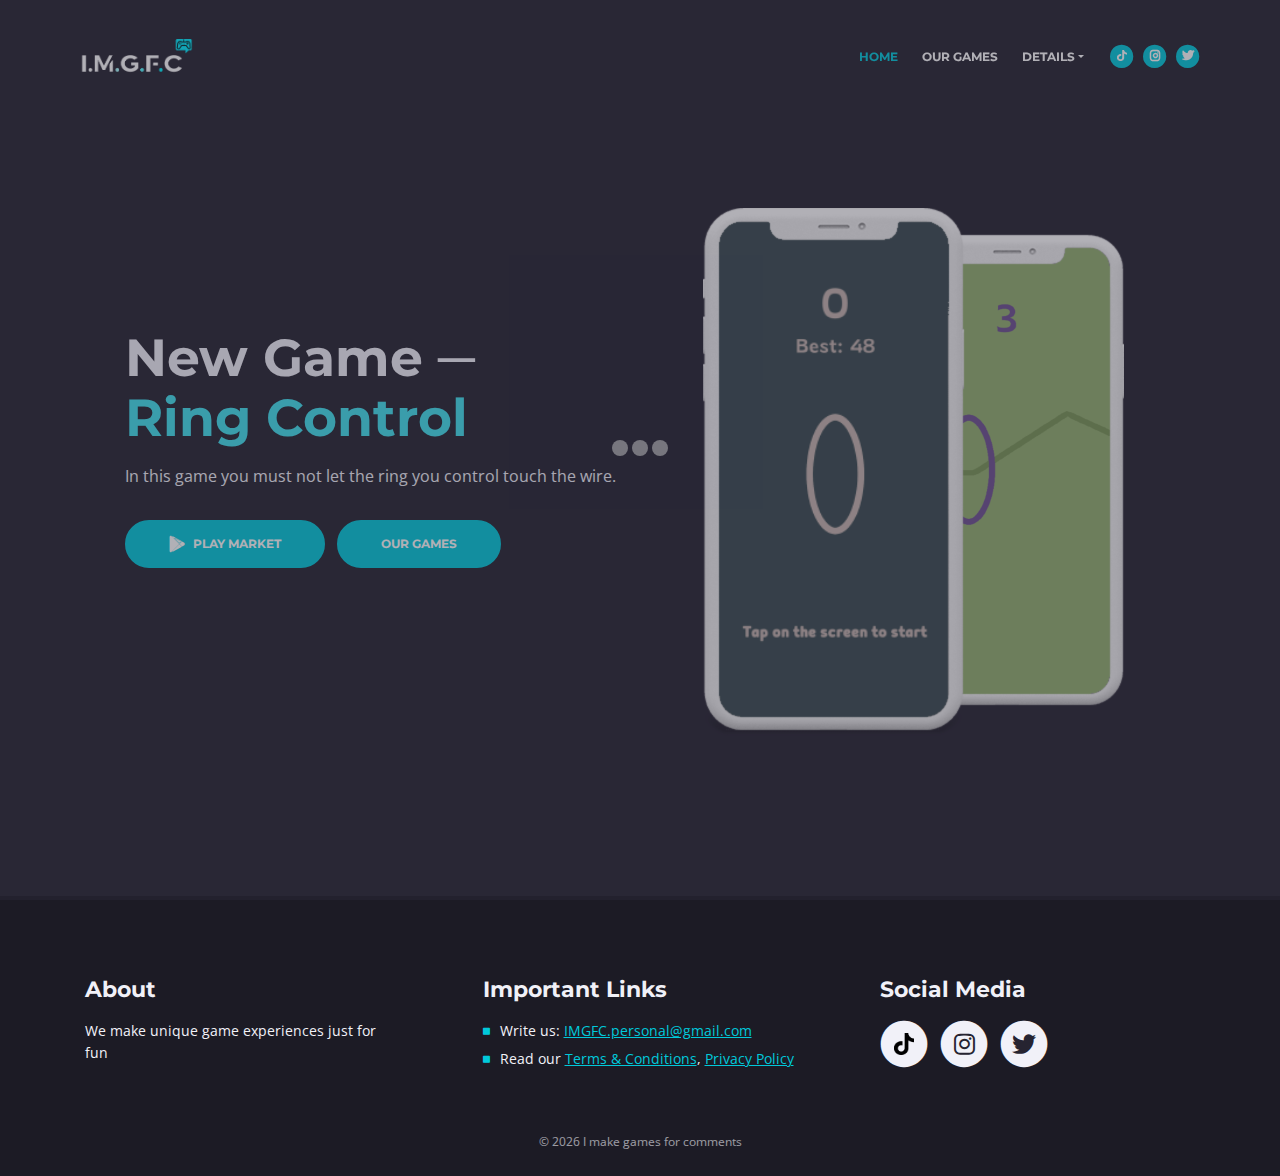
==== index.html @ 78230968 "Add files via upload" ====
<!DOCTYPE html>
<html lang="en">
<head>
    <meta charset="utf-8">
    <meta name="viewport" content="width=device-width, initial-scale=1, shrink-to-fit=no">
    
    <meta name="author" content="I.M.G.F.C">

    <!-- OG Meta Tags to improve the way the post looks when you share the page on LinkedIn, Facebook, Google+ -->
	<meta property="og:site_name" content="" /> <!-- website name -->
	<meta property="og:site" content="" /> <!-- website link -->
	<meta property="og:title" content=""/> <!-- title shown in the actual shared post -->
	<meta property="og:description" content="" /> <!-- description shown in the actual shared post -->
	<meta property="og:image" content="" /> <!-- image link, make sure it's jpg -->
	<meta property="og:url" content="" /> <!-- where do you want your post to link to -->
	<meta property="og:type" content="article" />

    <!-- Website Title -->
    <title>I.M.G.F.C - home</title>
    
    <!-- Styles -->
    <link href="https://fonts.googleapis.com/css?family=Montserrat:400,600,700" rel="stylesheet">
    <link href="https://fonts.googleapis.com/css?family=Open+Sans:400,400i,700,700i" rel="stylesheet">
    <link href="css/bootstrap.css" rel="stylesheet">
    <link href="css/fontawesome-all.css" rel="stylesheet">
    <link href="css/swiper.css" rel="stylesheet">
	<link href="css/magnific-popup.css" rel="stylesheet">
	<link href="css/styles.css" rel="stylesheet">
    <link href="css/main.css" rel="stylesheet">
	
	<!-- Favicon  -->
    <link rel="icon" href="images/favicon.png">
</head>
<body data-spy="scroll" data-target=".fixed-top">
    
    <!-- Preloader -->
	<div class="spinner-wrapper">
        <div class="spinner">
            <div class="bounce1"></div>
            <div class="bounce2"></div>
            <div class="bounce3"></div>
        </div>
    </div>
    <!-- end of preloader -->
    

    <!-- Navbar -->
    <nav class="navbar navbar-expand-md navbar-dark navbar-custom fixed-top">
        <!-- Text Logo - Use this if you don't have a graphic logo -->
        <!-- <a class="navbar-brand logo-text page-scroll" href="index.html">Leno</a> -->

        <!-- Image Logo -->
        <a class="navbar-brand logo-image" href="index.html"><img src="images/logo2.png" alt="alternative"></a> 
        
        <!-- Mobile Menu Toggle Button -->
        <button class="navbar-toggler" type="button" data-toggle="collapse" data-target="#navbarsExampleDefault" aria-controls="navbarsExampleDefault" aria-expanded="false" aria-label="Toggle navigation">
            <span class="navbar-toggler-awesome fas fa-bars"></span>
            <span class="navbar-toggler-awesome fas fa-times"></span>
        </button>
        <!-- end of mobile menu toggle button -->

        <div class="collapse navbar-collapse" id="navbarsExampleDefault">
            <ul class="navbar-nav ml-auto">
                <li class="nav-item">
                    <a class="nav-link page-scroll" href="#header">HOME <span class="sr-only">(current)</span></a>
                </li>
                <li class="nav-item">
                    <a class="nav-link" href="games.html">OUR GAMES</a>
                </li>

                <!-- Dropdown Menu -->          
                <li class="nav-item dropdown">
                    <a class="nav-link dropdown-toggle page-scroll" href="#details" id="navbarDropdown" role="button" aria-haspopup="true" aria-expanded="false">DETAILS</a>
                    <div class="dropdown-menu" aria-labelledby="navbarDropdown">
                        <a class="dropdown-item" href="terms-conditions.html"><span class="item-text">TERMS CONDITIONS</span></a>
                        <div class="dropdown-items-divide-hr"></div>
                        <a class="dropdown-item" href="privacy-policy.html"><span class="item-text">PRIVACY POLICY</span></a>
                    </div>
                </li>
                <!-- end of dropdown menu -->
            </ul>
            <span class="nav-item social-icons">
                <span class="fa-stack">
                    <a href="#your-link">
                        <img class="fas fa-circle fa-stack-2x" src="images/tiktok2.png" alt="tiktok" style="width: 40%; z-index: 1; position: relative; left: 30%; top: -5%;">
                        <i class="fas fa-circle fa-stack-2x"></i>
                    </a>
                </span>
                <span class="fa-stack">
                    <a href="#your-link">
                        <i class="fas fa-circle fa-stack-2x"></i>
                        <i class="fab fa-instagram fa-stack-1x"></i>
                    </a>
                </span>
                <span class="fa-stack">
                    <a href="#your-link">
                        <i class="fas fa-circle fa-stack-2x"></i>
                        <i class="fab fa-twitter fa-stack-1x"></i>
                    </a>
                </span>
            </span>
        </div>
    </nav> <!-- end of navbar -->
    <!-- end of navbar -->


    <!-- Header -->
    <header id="header" class="header">
        <div class="header-content">
            <div class="container">
                <div class="row">
                    <div class="col-lg-6">
                        <div class="text-container">
                            <h1>New Game ─ <br> <span class="game-name-title">Ring Control</span></h1>
                            <p class="p-large">In this game you must not let the ring you control touch the wire.</p>
                            <a class="btn-solid-lg page-scroll" href="https://play.google.com/store/apps/details?id=com.FlyingCardboard.RingControl" target="_blank"><i class="fab fa-google-play"></i>PLAY MARKET</a>
                            <a class="btn-solid-lg page-scroll" href="games.html">OUR GAMES</a>
                        </div>
                    </div> <!-- end of col -->
                    <div class="col-lg-6">
                        <div class="image-container">
                            <img class="img-fluid" src="images/header-iphone2.png" alt="alternative">
                        </div> <!-- end of image-container -->
                    </div> <!-- end of col -->
                </div> <!-- end of row -->
            </div> <!-- end of container -->
        </div> <!-- end of header-content -->
    </header> <!-- end of header -->
    <!-- end of header -->



    <!-- Footer -->
    <div class="footer">
        <div class="container">
            <div class="row">
                <div class="col-md-4">
                    <div class="footer-col">
                        <h4>About</h4>
                        <p>We make unique game experiences just for fun</p>
                    </div>
                </div> <!-- end of col -->
                <div class="col-md-4">
                    <div class="footer-col middle">
                        <h4>Important Links</h4>
                        <ul class="list-unstyled li-space-lg">
                            <li class="media">
                                <i class="fas fa-square"></i>
                                <div class="media-body">Write us: <a class="turquoise" href="https://gmail.com" target="_blank">IMGFC.personal@gmail.com</a></div>
                            </li>
                            <li class="media">
                                <i class="fas fa-square"></i>
                                <div class="media-body">Read our <a class="turquoise" href="terms-conditions.html">Terms & Conditions</a>, <a class="turquoise" href="privacy-policy.html">Privacy Policy</a></div>
                            </li>
                        </ul>
                    </div>
                </div> <!-- end of col -->
                <div class="col-md-4">
                    <div class="footer-col last">
                        <h4>Social Media</h4>
                        <span class="fa-stack">
                            <a href="#your-link">
                                <img class="fas fa-circle fa-stack-2x" src="images/tiktok.png" alt="tiktok" style="width: 40%; z-index: 1; position: relative; left: 30%; top: -5%;">
                                <i class="fas fa-circle fa-stack-2x"></i>
                            </a>
                        </span>
                        <span class="fa-stack">
                            <a href="#your-link">
                                <i class="fas fa-circle fa-stack-2x"></i>
                                <i class="fab fa-instagram fa-stack-1x"></i>
                            </a>
                        </span>
                        <span class="fa-stack">
                            <a href="#your-link">
                                <i class="fas fa-circle fa-stack-2x"></i>
                                <i class="fab fa-twitter fa-stack-1x"></i>
                            </a>
                        </span>
                    </div> 
                </div> <!-- end of col -->
            </div> <!-- end of row -->
        </div> <!-- end of container -->
    </div> <!-- end of footer -->  
    <!-- end of footer -->


    <!-- Copyright -->
    <div class="copyright">
        <div class="container">
            <div class="row">
                <div class="col-lg-12">
                    <p class="p-small" id="copyright_text"></p>
                </div> <!-- end of col -->
            </div> <!-- enf of row -->
        </div> <!-- end of container -->
    </div> <!-- end of copyright --> 
    <!-- end of copyright -->
    
    	
    <!-- Scripts -->
    <script src="js/jquery.min.js"></script> <!-- jQuery for Bootstrap's JavaScript plugins -->
    <script src="js/popper.min.js"></script> <!-- Popper tooltip library for Bootstrap -->
    <script src="js/bootstrap.min.js"></script> <!-- Bootstrap framework -->
    <script src="js/jquery.easing.min.js"></script> <!-- jQuery Easing for smooth scrolling between anchors -->
    <script src="js/swiper.min.js"></script> <!-- Swiper for image and text sliders -->
    <script src="js/jquery.magnific-popup.js"></script> <!-- Magnific Popup for lightboxes -->
    <script src="js/morphext.min.js"></script> <!-- Morphtext rotating text in the header -->
    <script src="js/validator.min.js"></script> <!-- Validator.js - Bootstrap plugin that validates forms -->
    <script src="js/scripts.js"></script> <!-- Custom scripts -->
    <script src="js/main.js" type="text/javascript"></script>
</body>
</html>
---- css/styles.css ----
/*****************************************
Table Of Contents:

01. General Styles
02. Preloader
03. Navigation
04. Header
05. Features
******************************************/

/*****************************************
Colors:

- Text, navbar links - white #f1f1f8
- Buttons, bullets, icons - turquoise #00c9db
- Navbar - navy #4633af
- Backgrounds - dark denim #262431
- Backgrounds - denim #2f2c3d
******************************************/


/******************************/
/*     01. General Styles     */
/******************************/
body,
html {
    width: 100%;
	height: 100%;
}

body, p {
	color: #f1f1f8; 
	font: 400 0.875rem/1.375rem "Open Sans", sans-serif;
}

.p-large {
	color: #f1f1f8;
	font: 400 1rem/1.5rem "Open Sans", sans-serif;
}

.p-small {
	color: #f1f1f8;
	font: 400 0.75rem/1.25rem "Open Sans", sans-serif;
}

.p-heading {
	margin-bottom: 3.75rem;
	text-align: center;
}

.li-space-lg li {
	margin-bottom: 0.375rem;
}

.indent {
	padding-left: 1.25rem;
}

h1 {
	color: #f1f1f8;
	font: 700 2.5rem/2.875rem "Montserrat", sans-serif;
}

h2 {
	color: #f1f1f8;
	font: 700 2.25rem/2.75rem "Montserrat", sans-serif;
}

h3 {
	color: #f1f1f8;
	font: 700 1.75rem/2.125rem "Montserrat", sans-serif;
}

h4 {
	color: #f1f1f8;
	font: 700 1.375rem/1.75rem "Montserrat", sans-serif;
}

h5 {
	color: #f1f1f8;
	font: 700 1.125rem/1.625rem "Montserrat", sans-serif;
}

h6 {
	color: #f1f1f8;
	font: 700 1rem/1.5rem "Montserrat", sans-serif;
}

a {
	color: #f1f1f8;
	text-decoration: underline;
}

a:hover {
	color: #f1f1f8;
	text-decoration: underline;
}

a.turquoise {
	color: #00c9db;
}

a.white {
	color: #fff;
}

.testimonial-text {
	font: italic 400 1rem/1.5rem "Open Sans", sans-serif;
}

.testimonial-author {
	font: 700 1rem/1.5rem "Montserrat", sans-serif;
}

.btn-solid-reg {
	display: inline-block;
	padding: 1.1875rem 2.125rem 1.1875rem 2.125rem;
	border: 0.125rem solid #00c9db;
	border-radius: 2rem;
	background-color: #00c9db;
	color: #fff;
	font: 700 0.75rem/0 "Montserrat", sans-serif;
	text-decoration: none;
	transition: all 0.2s;
}

.btn-solid-reg:hover {
	background-color: transparent;
	color: #00c9db;
	text-decoration: none;
}

.btn-solid-lg {
	display: inline-block;
	padding: 1.375rem 2.625rem 1.375rem 2.625rem;
	border: 0.125rem solid #00c9db;
	border-radius: 2rem;
	background-color: #00c9db;
	color: #fff;
	font: 700 0.75rem/0 "Montserrat", sans-serif;
	text-decoration: none;
	transition: all 0.2s;
}

.btn-solid-lg:hover {
	background-color: transparent;
	color: #00c9db;
	text-decoration: none;
}

.btn-solid-lg .fab {
	margin-right: 0.5rem;
	font-size: 1.25rem;
	line-height: 0;
	vertical-align: top;
}

.btn-solid-lg .fab.fa-google-play {
	font-size: 1rem;
}

.btn-outline-reg {
	display: inline-block;
	padding: 1.1875rem 2.125rem 1.1875rem 2.125rem;
	border: 0.125rem solid #00c9db;
	border-radius: 2rem;
	background-color: transparent;
	color: #00c9db;
	font: 700 0.75rem/0 "Montserrat", sans-serif;
	text-decoration: none;
	transition: all 0.2s;
}

.btn-outline-reg:hover {
	background-color: #00c9db;
	color: #fff;
	text-decoration: none;
}

.btn-outline-lg {
	display: inline-block;
	padding: 1.375rem 2.625rem 1.375rem 2.625rem;
	border: 0.125rem solid #00c9db;
	border-radius: 2rem;
	background-color: transparent;
	color: #00c9db;
	font: 700 0.75rem/0 "Montserrat", sans-serif;
	text-decoration: none;
	transition: all 0.2s;
}

.btn-outline-lg:hover {
	background-color: #00c9db;
	color: #fff;
	text-decoration: none;
}

.btn-outline-sm {
	display: inline-block;
	padding: 1rem 1.625rem 0.875rem 1.625rem;
	border: 0.125rem solid #00c9db;
	border-radius: 2rem;
	background-color: transparent;
	color: #00c9db;
	font: 700 0.625rem/0 "Montserrat", sans-serif;
	text-decoration: none;
	transition: all 0.2s;
}

.btn-outline-sm:hover {
	background-color: #00c9db;
	color: #fff;
	text-decoration: none;
}

.form-group {
	position: relative;
	margin-bottom: 1.25rem;
}

.form-group.has-error.has-danger {
	margin-bottom: 0.625rem;
}

.form-group.has-error.has-danger .help-block.with-errors ul {
	margin-top: 0.375rem;
}

.label-control {
	position: absolute;
	top: 0.87rem;
	left: 1.375rem;
	color: #f1f1f8;
	opacity: 1;
	font: 400 0.875rem/1.375rem "Open Sans", sans-serif;
	cursor: text;
	transition: all 0.2s ease;
}

/* IE10+ hack to solve lower label text position compared to the rest of the browsers */
@media screen and (-ms-high-contrast: active), screen and (-ms-high-contrast: none) {  
	.label-control {
		top: 0.9375rem;
	}
}

.form-control-input:focus + .label-control,
.form-control-input.notEmpty + .label-control,
.form-control-textarea:focus + .label-control,
.form-control-textarea.notEmpty + .label-control {
	top: 0.125rem;
	opacity: 1;
	font-size: 0.75rem;
	font-weight: 700;
}

.form-control-input,
.form-control-select {
	display: block; /* needed for proper display of the label in Firefox, IE, Edge */
	width: 100%;
	padding-top: 1.0625rem;
	padding-bottom: 0.0625rem;
	padding-left: 1.3125rem;
	border: 1px solid #9791ae;
	border-radius: 0.25rem;
	background-color: #413d52;
	color: #f1f1f8;
	font: 400 0.875rem/1.875rem "Open Sans", sans-serif;
	transition: all 0.2s;
	-webkit-appearance: none; /* removes inner shadow on form inputs on ios safari */
}

.form-control-select {
	padding-top: 0.5rem;
	padding-bottom: 0.5rem;
	height: 3rem;
}

/* IE10+ hack to solve lower label text position compared to the rest of the browsers */
@media screen and (-ms-high-contrast: active), screen and (-ms-high-contrast: none) {  
	.form-control-input {
		padding-top: 1.25rem;
		padding-bottom: 0.75rem;
		line-height: 1.75rem;
	}

	.form-control-select {
		padding-top: 0.875rem;
		padding-bottom: 0.75rem;
		height: 3.125rem;
		line-height: 2.125rem;
	}
}

select {
    /* you should keep these first rules in place to maintain cross-browser behavior */
    -webkit-appearance: none;
	-moz-appearance: none;
	-ms-appearance: none;
    -o-appearance: none;
    appearance: none;
    background-image: url('../images/down-arrow.png');
    background-position: 96% 50%;
    background-repeat: no-repeat;
    outline: none;
}

select::-ms-expand {
    display: none; /* removes the ugly default down arrow on select form field in IE11 */
}

.form-control-textarea {
	display: block; /* used to eliminate a bottom gap difference between Chrome and IE/FF */
	width: 100%;
	height: 8rem; /* used instead of html rows to normalize height between Chrome and IE/FF */
	padding-top: 1.25rem;
	padding-left: 1.3125rem;
	border: 1px solid #9791ae;
	border-radius: 0.25rem;
	background-color: #413d52;
	color: #f1f1f8;
	font: 400 0.875rem/1.75rem "Open Sans", sans-serif;
	transition: all 0.2s;
}

.form-control-input:focus,
.form-control-select:focus,
.form-control-textarea:focus {
	border: 1px solid #f1f1f8;
	outline: none; /* Removes blue border on focus */
}

.form-control-input:hover,
.form-control-select:hover,
.form-control-textarea:hover {
	border: 1px solid #f1f1f8;
}

.checkbox {
	font: 400 0.75rem/1.25rem "Open Sans", sans-serif;
}

input[type='checkbox'] {
	vertical-align: -15%;
	margin-right: 0.375rem;
}

/* IE10+ hack to raise checkbox field position compared to the rest of the browsers */
@media screen and (-ms-high-contrast: active), screen and (-ms-high-contrast: none) {  
	input[type='checkbox'] {
		vertical-align: -9%;
	}
}

.form-control-submit-button {
	display: inline-block;
	width: 100%;
	height: 3.125rem;
	border: 1px solid #00c9db;
	border-radius: 1.5rem;
	background-color: #00c9db;
	color: #fff;
	font: 700 0.75rem/1.75rem "Montserrat", sans-serif;
	cursor: pointer;
	transition: all 0.2s;
}

.form-control-submit-button:hover {
	background-color: transparent;
	color: #00c9db;
}

/* Form Success And Error Message Formatting */
#cmsgSubmit.h3.text-center.tada.animated,
#pmsgSubmit.h3.text-center.tada.animated,
#cmsgSubmit.h3.text-center,
#pmsgSubmit.h3.text-center {
	display: block;
	margin-bottom: 0;
	color: #f1f1f8;
	font: 400 1.125rem/1rem "Open Sans", sans-serif;
}

.help-block.with-errors .list-unstyled {
	color: #f1f1f8;
	font-size: 0.75rem;
	line-height: 1.125rem;
	text-align: left;
}

.help-block.with-errors ul {
	margin-bottom: 0;
}
/* end of form success and error message formatting */

/* Form Success And Error Message Animation - Animate.css */
@-webkit-keyframes tada {
	from {
		-webkit-transform: scale3d(1, 1, 1);
		-ms-transform: scale3d(1, 1, 1);
		transform: scale3d(1, 1, 1);
	}
	10%, 20% {
		-webkit-transform: scale3d(.9, .9, .9) rotate3d(0, 0, 1, -3deg);
		-ms-transform: scale3d(.9, .9, .9) rotate3d(0, 0, 1, -3deg);
		transform: scale3d(.9, .9, .9) rotate3d(0, 0, 1, -3deg);
	}
	30%, 50%, 70%, 90% {
		-webkit-transform: scale3d(1.1, 1.1, 1.1) rotate3d(0, 0, 1, 3deg);
		-ms-transform: scale3d(1.1, 1.1, 1.1) rotate3d(0, 0, 1, 3deg);
		transform: scale3d(1.1, 1.1, 1.1) rotate3d(0, 0, 1, 3deg);
	}
	40%, 60%, 80% {
		-webkit-transform: scale3d(1.1, 1.1, 1.1) rotate3d(0, 0, 1, -3deg);
		-ms-transform: scale3d(1.1, 1.1, 1.1) rotate3d(0, 0, 1, -3deg);
		transform: scale3d(1.1, 1.1, 1.1) rotate3d(0, 0, 1, -3deg);
	}
	to {
		-webkit-transform: scale3d(1, 1, 1);
		-ms-transform: scale3d(1, 1, 1);
		transform: scale3d(1, 1, 1);
	}
}

@keyframes tada {
	from {
		-webkit-transform: scale3d(1, 1, 1);
		-ms-transform: scale3d(1, 1, 1);
		transform: scale3d(1, 1, 1);
	}
	10%, 20% {
		-webkit-transform: scale3d(.9, .9, .9) rotate3d(0, 0, 1, -3deg);
		-ms-transform: scale3d(.9, .9, .9) rotate3d(0, 0, 1, -3deg);
		transform: scale3d(.9, .9, .9) rotate3d(0, 0, 1, -3deg);
	}
	30%, 50%, 70%, 90% {
		-webkit-transform: scale3d(1.1, 1.1, 1.1) rotate3d(0, 0, 1, 3deg);
		-ms-transform: scale3d(1.1, 1.1, 1.1) rotate3d(0, 0, 1, 3deg);
		transform: scale3d(1.1, 1.1, 1.1) rotate3d(0, 0, 1, 3deg);
	}
	40%, 60%, 80% {
		-webkit-transform: scale3d(1.1, 1.1, 1.1) rotate3d(0, 0, 1, -3deg);
		-ms-transform: scale3d(1.1, 1.1, 1.1) rotate3d(0, 0, 1, -3deg);
		transform: scale3d(1.1, 1.1, 1.1) rotate3d(0, 0, 1, -3deg);
	}
	to {
		-webkit-transform: scale3d(1, 1, 1);
		-ms-transform: scale3d(1, 1, 1);
		transform: scale3d(1, 1, 1);
	}
}

.tada {
	-webkit-animation-name: tada;
	animation-name: tada;
}

.animated {
	-webkit-animation-duration: 1s;
	animation-duration: 1s;
	-webkit-animation-fill-mode: both;
	animation-fill-mode: both;
}
/* end of form success and error message animation - Animate.css */

/* Fade-move Animation For Lightbox - Magnific Popup */
/* at start */
.my-mfp-slide-bottom .zoom-anim-dialog {
	opacity: 0;
	transition: all 0.2s ease-out;
	-webkit-transform: translateY(-1.25rem) perspective(37.5rem) rotateX(10deg);
	-ms-transform: translateY(-1.25rem) perspective(37.5rem) rotateX(10deg);
	transform: translateY(-1.25rem) perspective(37.5rem) rotateX(10deg);
}

/* animate in */
.my-mfp-slide-bottom.mfp-ready .zoom-anim-dialog {
	opacity: 1;
	-webkit-transform: translateY(0) perspective(37.5rem) rotateX(0); 
	-ms-transform: translateY(0) perspective(37.5rem) rotateX(0); 
	transform: translateY(0) perspective(37.5rem) rotateX(0); 
}

/* animate out */
.my-mfp-slide-bottom.mfp-removing .zoom-anim-dialog {
	opacity: 0;
	-webkit-transform: translateY(-0.625rem) perspective(37.5rem) rotateX(10deg); 
	-ms-transform: translateY(-0.625rem) perspective(37.5rem) rotateX(10deg); 
	transform: translateY(-0.625rem) perspective(37.5rem) rotateX(10deg); 
}

/* dark overlay, start state */
.my-mfp-slide-bottom.mfp-bg {
	opacity: 0;
	transition: opacity 0.2s ease-out;
}

/* animate in */
.my-mfp-slide-bottom.mfp-ready.mfp-bg {
	opacity: 0.8;
}
/* animate out */
.my-mfp-slide-bottom.mfp-removing.mfp-bg {
	opacity: 0;
}
/* end of fade-move animation for lightbox - magnific popup */

/* Fade Animation For Image Slider - Magnific Popup */
@-webkit-keyframes fadeIn {
	from {
		opacity: 0;
	}
	to {
		opacity: 1;
	}
}

@keyframes fadeIn {
	from {
		opacity: 0;
	}
	to {
		opacity: 1;
	}
}

.fadeIn {
	-webkit-animation: fadeIn 0.6s;
	animation: fadeIn 0.6s;
}

@-webkit-keyframes fadeOut {
	from {
		opacity: 1;
	}
	to {
		opacity: 0;
	}
}

@keyframes fadeOut {
	from {
		opacity: 1;
	}
	to {
		opacity: 0;
	}
}

.fadeOut {
	-webkit-animation: fadeOut 0.8s;
	animation: fadeOut 0.8s;
}
/* end of fade animation for image slider - magnific popup */


/*************************/
/*     02. Preloader     */
/*************************/
.spinner-wrapper {
	position: fixed;
	z-index: 999999;
	top: 0;
	right: 0;
	bottom: 0;
	left: 0;
	background: #2f2c3d;
}

.spinner {
	position: absolute;
	top: 50%; /* centers the loading animation vertically one the screen */
	left: 50%; /* centers the loading animation horizontally one the screen */
	width: 3.75rem;
	height: 1.25rem;
	margin: -0.625rem 0 0 -1.875rem; /* is width and height divided by two */ 
	text-align: center;
}

.spinner > div {
	display: inline-block;
	width: 1rem;
	height: 1rem;
	border-radius: 100%;
	background-color: #fff;
	-webkit-animation: sk-bouncedelay 1.4s infinite ease-in-out both;
	animation: sk-bouncedelay 1.4s infinite ease-in-out both;
}

.spinner .bounce1 {
	-webkit-animation-delay: -0.32s;
	animation-delay: -0.32s;
}

.spinner .bounce2 {
	-webkit-animation-delay: -0.16s;
	animation-delay: -0.16s;
}

@-webkit-keyframes sk-bouncedelay {
	0%, 80%, 100% { -webkit-transform: scale(0); }
	40% { -webkit-transform: scale(1.0); }
}

@keyframes sk-bouncedelay {
	0%, 80%, 100% { 
		-webkit-transform: scale(0);
		-ms-transform: scale(0);
		transform: scale(0);
	} 40% { 
		-webkit-transform: scale(1.0);
		-ms-transform: scale(1.0);
		transform: scale(1.0);
	}
}


/**************************/
/*     03. Navigation     */
/**************************/
.navbar-custom {
	background-color: #2e2b3b;
	box-shadow: 0 0.0625rem 0.375rem 0 rgba(0, 0, 0, 0.1);
	font: 700 0.75rem/2rem "Montserrat", sans-serif;
	transition: all 0.2s;
}

.navbar-custom .navbar-brand.logo-image img {
    width: 113px;
	height: 34px;
	margin-bottom: 1px;
	-webkit-backface-visibility: hidden;
}

.navbar-custom .navbar-brand.logo-text {
	font: 700 2.375rem/1.5rem "Montserrat", sans-serif;
	color: #fff;
	letter-spacing: -0.5px;
	text-decoration: none;
}

.navbar-custom .navbar-nav {
	margin-top: 0.75rem;
}

.navbar-custom .nav-item .nav-link {
	padding: 0 0.75rem 0 0.75rem;
	color: #fff;
	text-decoration: none;
	transition: all 0.2s ease;
}

.navbar-custom .nav-item .nav-link:hover,
.navbar-custom .nav-item .nav-link.active {
	color: #00c9db;
}

/* Dropdown Menu */
.navbar-custom .dropdown:hover > .dropdown-menu {
	display: block; /* this makes the dropdown menu stay open while hovering it */
	min-width: auto;
	animation: fadeDropdown 0.2s; /* required for the fade animation */
}

@keyframes fadeDropdown {
    0% {
        opacity: 0;
    }

    100% {
        opacity: 1;
    }
}

.navbar-custom .dropdown-toggle:focus { /* removes dropdown outline on focus  */
	outline: 0;
}

.navbar-custom .dropdown-menu {
	margin-top: 0;
	border: none;
	border-radius: 0.25rem;
	background-color: #2e2b3b;
}

.navbar-custom .dropdown-item {
	color: #fff;
	text-decoration: none;
}

.navbar-custom .dropdown-item:hover {
	background-color: #2e2b3b;
}

.navbar-custom .dropdown-item .item-text {
	font: 700 0.75rem/1.5rem "Montserrat", sans-serif;
}

.navbar-custom .dropdown-item:hover .item-text {
	color: #00c9db;
}

.navbar-custom .dropdown-items-divide-hr {
	width: 100%;
	height: 1px;
	margin: 0.25rem auto 0.25rem auto;
	border: none;
	background-color: #b5bcc4;
	opacity: 0.2;
}
/* end of dropdown menu */

.navbar-custom .social-icons {
	display: none;
}

.navbar-custom .navbar-toggler {
	border: none;
	color: #fff;
	font-size: 2rem;
	outline: none;
}

.navbar-custom button[aria-expanded='false'] .navbar-toggler-awesome.fas.fa-times{
	display: none;
}

.navbar-custom button[aria-expanded='false'] .navbar-toggler-awesome.fas.fa-bars{
	display: inline-block;
}

.navbar-custom button[aria-expanded='true'] .navbar-toggler-awesome.fas.fa-bars{
	display: none;
}

.navbar-custom button[aria-expanded='true'] .navbar-toggler-awesome.fas.fa-times{
	display: inline-block;
	margin-right: 0.125rem;
}


/*********************/
/*    04. Header     */
/*********************/
.header {
	/*background: linear-gradient(to bottom right, rgba(72, 72, 212, 0), rgba(241, 104, 104, 0)), url('../images/header-background.jpg') center center no-repeat;*/
	background-color: #262431;
	background-size: cover;
}

.header .header-content {
	padding-top: 8.5rem;
	padding-bottom: 7rem;
	text-align: center;
}

.header .text-container {
	margin-bottom: 3rem;
}

.header h1 {
	margin-bottom: 1rem;
}

.header #js-rotating {
	color: #40e0ee;
}

.header .p-large {
	margin-bottom: 2rem;
}

.header .btn-solid-lg {
	margin-right: 0.5rem;
	margin-bottom: 1.25rem;
}


/****************************/
/*     05. Testimonials     */
/****************************/
.slider-1 {
	padding-top: 6.875rem;
	padding-bottom: 6.375rem;
	background-color: #262431;
}

.slider-1 .slider-container {
	position: relative;
}

.slider-1 .swiper-container {
	position: static;
	width: 90%;
	text-align: center;
}

.slider-1 .swiper-button-prev:focus,
.slider-1 .swiper-button-next:focus {
	/* even if you can't see it chrome you can see it on mobile device */
	outline: none;
}

.slider-1 .swiper-button-prev {
	left: -0.5rem;
	background-image: url("data:image/svg+xml;charset=utf-8,%3Csvg%20xmlns%3D'http%3A%2F%2Fwww.w3.org%2F2000%2Fsvg'%20viewBox%3D'0%200%2028%2044'%3E%3Cpath%20d%3D'M0%2C22L22%2C0l2.1%2C2.1L4.2%2C22l19.9%2C19.9L22%2C44L0%2C22L0%2C22L0%2C22z'%20fill%3D'%23f1f1f8'%2F%3E%3C%2Fsvg%3E");
	background-size: 1.125rem 1.75rem;
}

.slider-1 .swiper-button-next {
	right: -0.5rem;
	background-image: url("data:image/svg+xml;charset=utf-8,%3Csvg%20xmlns%3D'http%3A%2F%2Fwww.w3.org%2F2000%2Fsvg'%20viewBox%3D'0%200%2028%2044'%3E%3Cpath%20d%3D'M27%2C22L27%2C22L5%2C44l-2.1-2.1L22.8%2C22L2.9%2C2.1L5%2C0L27%2C22L27%2C22z'%20fill%3D'%23f1f1f8'%2F%3E%3C%2Fsvg%3E");
	background-size: 1.125rem 1.75rem;
}

.slider-1 .card {
	position: relative;
	border: none;
	background-color: transparent;
}

.slider-1 .card-image {
	width: 6rem;
	height: 6rem;
	margin-right: auto;
	margin-bottom: 0.25rem;
	margin-left: auto;
	border-radius: 50%;
}

.slider-1 .card-body {
	padding-bottom: 0;
}

.slider-1 .testimonial-author {
	margin-bottom: 0;
}


/************************/
/*     05. Features     */
/************************/
.tabs {
	padding-top: 6.5rem;
	padding-bottom: 4.25rem;
	background-color: #2f2c3d;
}

.tabs h2 {
	margin-bottom: 1.125rem;
	text-align: center;
}

.tabs .p-heading {
	margin-bottom: 3.125rem;
}

.tabs .nav-tabs {
	margin-right: auto;
	margin-bottom: 2.5rem;
	margin-left: auto;
	justify-content: center;
	border-bottom: none;
}

.tabs .nav-link {
	margin-bottom: 1rem;
	padding: 0.5rem 1.375rem 0.25rem 1.375rem;
	border: none;
	border-bottom: 0.1875rem solid #f1f1f8;
	border-radius: 0;
	color: #f1f1f8;
	font: 700 1rem/1.75rem "Montserrat", sans-serif;
	text-decoration: none;
	transition: all 0.2s ease;
}

.tabs .nav-link.active,
.tabs .nav-link:hover {
	border-bottom: 0.1875rem solid #00c9db;
	background-color: transparent;
	color: #00c9db;
}

.tabs .nav-link .fas {
	margin-right: 0.375rem;
	font-size: 1rem;
}

.tabs .tab-content {
	width: 100%; /* for proper display in IE11 */
}

.tabs .card {
	border: none;
	background: transparent;
}

.tabs .card-body {
	padding: 1rem 0 1.25rem 0;
}

.tabs .card-title {
	margin-bottom: 0.5rem;
}

.tabs .card .card-icon {
	display: inline-block;
	width: 3.5rem;
	height: 3.5rem;
	border-radius: 50%;
	background-color: #00c9db;
	text-align: center;
	vertical-align: top;
}

.tabs .card .card-icon .fas,
.tabs .card .card-icon .far {
	color: #fff;
	font-size: 1.75rem;
	line-height: 3.5rem;
}

.tabs #tab-1 .card.left-pane .text-wrapper {
	display: inline-block;
	width: 75%;
}

.tabs #tab-1 .card.left-pane .card-icon {
	float: left;
	margin-right: 1rem;
}

.tabs #tab-1 img {
	display: block;
	margin: 2rem auto 3rem auto;
}

.tabs #tab-1 .card.right-pane .text-wrapper {
	display: inline-block;
	width: 75%;
}

.tabs #tab-1 .card.right-pane .card-icon {
	margin-right: 1rem;
}

.tabs #tab-2 img {
	display: block;
	margin: 0 auto 2rem auto;
}

.tabs #tab-2 .text-area {
	margin-top: 1.5rem;
}

.tabs #tab-2 h3 {
	margin-bottom: 0.75rem;
}

.tabs #tab-2 .icon-cards-area {
	margin-top: 2.5rem;
}

.tabs #tab-2 .icon-cards-area .card {
	width: 100%; /* for proper display in IE11 */
}

.tabs #tab-3 .icon-cards-area .card {
	width: 100%; /* for proper display in IE11 */
}

.tabs #tab-3 .text-area {
	margin-top: 0.75rem;
	margin-bottom: 4rem;
}

.tabs #tab-3 h3 {
	margin-bottom: 0.75rem;
}

.tabs #tab-3 img {
	margin: 0 auto 3rem auto;
}


/*********************/
/*     07. Video     */
/*********************/
.basic-1 {
	padding-top: 6.375rem;
	padding-bottom: 6.875rem;
	background: url('../images/video-background.jpg') center center no-repeat;
	background-size: cover; 
}

.basic-1 h2 {
	margin-bottom: 1.125rem;
	text-align: center;
}

.basic-1 .p-heading {
	margin-bottom: 4rem;
	text-align: center;
}

.basic-1 .image-container img {
	border-radius: 0.375rem;
}

.basic-1 .video-wrapper {
	position: relative;
}

/* Video Play Button */
.basic-1 .video-play-button {
	position: absolute;
	z-index: 10;
	top: 50%;
	left: 50%;
	display: block;
	box-sizing: content-box;
	width: 2rem;
	height: 2.75rem;
	padding: 1.125rem 1.25rem 1.125rem 1.75rem;
	border-radius: 50%;
	-webkit-transform: translateX(-50%) translateY(-50%);
	-ms-transform: translateX(-50%) translateY(-50%);
	transform: translateX(-50%) translateY(-50%);
}
  
.basic-1 .video-play-button:before {
	content: "";
	position: absolute;
	z-index: 0;
	top: 50%;
	left: 50%;
	display: block;
	width: 4.75rem;
	height: 4.75rem;
	border-radius: 50%;
	background: #4eaaff;
	animation: pulse-border 1500ms ease-out infinite;
	-webkit-transform: translateX(-50%) translateY(-50%);
	-ms-transform: translateX(-50%) translateY(-50%);
	transform: translateX(-50%) translateY(-50%);
}
  
.basic-1 .video-play-button:after {
	content: "";
	position: absolute;
	z-index: 1;
	top: 50%;
	left: 50%;
	display: block;
	width: 4.375rem;
	height: 4.375rem;
	border-radius: 50%;
	background: #4eaaff;
	transition: all 200ms;
	-webkit-transform: translateX(-50%) translateY(-50%);
	-ms-transform: translateX(-50%) translateY(-50%);
	transform: translateX(-50%) translateY(-50%);
}
  
.basic-1 .video-play-button span {
	position: relative;
	display: block;
	z-index: 3;
	top: 0.375rem;
	left: 0.25rem;
	width: 0;
	height: 0;
	border-left: 1.625rem solid #fff;
	border-top: 1rem solid transparent;
	border-bottom: 1rem solid transparent;
}
  
@keyframes pulse-border {
	0% {
		transform: translateX(-50%) translateY(-50%) translateZ(0) scale(1);
		opacity: 1;
	}
	100% {
		transform: translateX(-50%) translateY(-50%) translateZ(0) scale(1.5);
		opacity: 0;
	}
}
/* end of video play button */  


/*************************/
/*     09. Details 1     */
/*************************/
.basic-2 {
	padding-top: 8rem;
	padding-bottom: 3.5rem;
	background-color: #262431;
}

.basic-2 img {
	margin-bottom: 3.5rem;
}

.basic-2 h3 {
	margin-bottom: 1.125rem;
}

.basic-2 .btn-solid-reg {
	margin-top: 0.5rem;
}


/*************************/
/*     10. Details 2     */
/*************************/
.basic-3 {
	padding-top: 3.5rem;
	padding-bottom: 7.25rem;
	background-color: #262431;
}

.basic-3 .text-container {
	margin-bottom: 3.5rem;
}

.basic-3 h3 {
	margin-bottom: 1.125rem;
}

.basic-3 .btn-solid-reg {
	margin-top: 0.5rem;
}


/**********************************/
/*     11. Details Lightboxes     */
/**********************************/
.lightbox-basic {
	position: relative;
	max-width: 46.875rem;
	margin: 2.5rem auto;
	padding: 3rem 1rem;
	border-radius: 0.25rem;
	background-color: #2f2c3d;
	text-align: left;
}

.lightbox-basic img {
	display: block;
	margin-right: auto;
	margin-bottom: 3rem;
	margin-left: auto;
}

.lightbox-basic h3 {
	margin-bottom: 0.625rem;
}

.lightbox-basic hr {
	width: 3.75rem;
	height: 0.125rem;
	margin-top: 0.125rem;
	margin-bottom: 1.125rem;
	margin-left: 0;
	border: 0;
	background-color: #00c9db;
	text-align: left;
}

.lightbox-basic h4 {
	margin-top: 1.75rem;
	margin-bottom: 0.75rem;
}

.lightbox-basic table {
	margin-top: 1rem;
	margin-bottom: 1.5rem;
}

.lightbox-basic table tr {
	line-height: 1.75em;
}

.lightbox-basic table .icon-cell {
	width: 2rem;
	padding-right: 0.25rem;
	color: #00c9db;
	text-align: center;
}

.lightbox-basic a.mfp-close.as-button {
	position: relative;
	width: auto;
	height: auto;
	margin-left: 0.375rem;
	color: #00c9db;
	opacity: 1;
}

.lightbox-basic a.mfp-close.as-button:hover {
	color: #f1f1f8;
}

.lightbox-basic button.mfp-close.x-button {
	position: absolute;
	top: -0.375rem;
	right: -0.375rem;
	width: 2.75rem;
	height: 2.75rem;
	color: #f1f1f8;
}


/***************************/
/*     12. Screenshots     */
/***************************/
.slider-2 {
	padding-top: 6.875rem;
	padding-bottom: 6.875rem;
	background-color: #2f2c3d;
}

.slider-2 .slider-container {
	position: relative;
}

.slider-2 .swiper-container {
	position: static;
	width: 90%;
	text-align: center;
}

.slider-2 .swiper-button-prev,
.slider-2 .swiper-button-next {
	top: 50%;
	width: 1.125rem;
}

.slider-2 .swiper-button-prev:focus,
.slider-2 .swiper-button-next:focus {
	/* even if you can't see it chrome you can see it on mobile device */
	outline: none;
}

.slider-2 .swiper-button-prev {
	left: -0.5rem;
	background-image: url("data:image/svg+xml;charset=utf-8,%3Csvg%20xmlns%3D'http%3A%2F%2Fwww.w3.org%2F2000%2Fsvg'%20viewBox%3D'0%200%2028%2044'%3E%3Cpath%20d%3D'M0%2C22L22%2C0l2.1%2C2.1L4.2%2C22l19.9%2C19.9L22%2C44L0%2C22L0%2C22L0%2C22z'%20fill%3D'%23ffffff'%2F%3E%3C%2Fsvg%3E");
	background-size: 1.125rem 1.75rem;
}

.slider-2 .swiper-button-next {
	right: -0.5rem;
	background-image: url("data:image/svg+xml;charset=utf-8,%3Csvg%20xmlns%3D'http%3A%2F%2Fwww.w3.org%2F2000%2Fsvg'%20viewBox%3D'0%200%2028%2044'%3E%3Cpath%20d%3D'M27%2C22L27%2C22L5%2C44l-2.1-2.1L22.8%2C22L2.9%2C2.1L5%2C0L27%2C22L27%2C22z'%20fill%3D'%23ffffff'%2F%3E%3C%2Fsvg%3E");
	background-size: 1.125rem 1.75rem;
}


/************************/
/*     13. Download     */
/************************/
.basic-4 {
	padding-top: 6.5rem;
	padding-bottom: 6.75rem;
	background: url('../images/download-background.jpg') center center no-repeat;
	background-size: cover; 
}

.basic-4 .text-container {
	margin-bottom: 3.5rem;
	text-align: center;
}

.basic-4 h2 {
	margin-bottom: 1.25rem;
}

.basic-4 .p-large {
	margin-bottom: 1.75rem;
}

.basic-4 .btn-solid-lg {
	margin-right: 0.5rem;
	margin-bottom: 1.25rem;
}


/**************************/
/*     18. Statistics     */
/**************************/
.counter {
	padding-top: 6.5rem;
	padding-bottom: 5.375rem;
	background-color: #262431;
	text-align: center;
}

.counter #counter .cell {
	display: inline-block;
	width: 6.25rem;
	margin-right: 1rem;
	margin-left: 1rem;
	margin-bottom: 2rem;
}

.counter #counter .counter-value {
	color: #f1f1f8;
	font: 700 3.5rem/4.25rem "Montserrat", sans-serif;	
	vertical-align: middle;
}

.counter #counter .counter-info {
	margin-bottom: 0;
	color: #00c9db;
	font: 400 0.875rem/1.25rem "Open Sans", sans-serif;
	vertical-align: middle;
}


/***********************/
/*     16. Contact     */
/***********************/
.form {
	padding-top: 6.25rem;
	padding-bottom: 5.625rem;
	background: url('../images/contact-background.jpg') center bottom no-repeat;
	background-size: cover; 
}

.form h2 {
	margin-bottom: 1.125rem;
	text-align: center;
}

.form .list-unstyled {
	margin-bottom: 3.75rem;
	font-size: 1rem;
	line-height: 1.5rem;
	text-align: center;
}

.form .list-unstyled .fas,
.form .list-unstyled .fab {
	margin-right: 0.5rem;
	font-size: 0.875rem;
	color: #00c9db;
}

.form .list-unstyled .fa-phone {
	vertical-align: 3%;
}


/**********************/
/*     16. Footer     */
/**********************/
.footer {
	padding-top: 5rem;
	background-color: #1c1b25;
}

.footer .footer-col {
	margin-bottom: 2.25rem;
}

.footer h4 {
	margin-bottom: 1rem;
}

.footer .list-unstyled .fas {
	color: #00c9db;
	font-size: 0.5rem;
	line-height: 1.375rem;
}

.footer .list-unstyled .media-body {
	margin-left: 0.625rem;
}

.footer .fa-stack {
	margin-bottom: 0.75rem;
	margin-right: 0.5rem;
	font-size: 1.5rem;
}

.footer .fa-stack .fa-stack-1x {
    color: #262431;
	transition: all 0.2s ease;
}

.footer .fa-stack .fa-stack-2x {
	color: #f1f1f8;
	transition: all 0.2s ease;
}

.footer .fa-stack:hover .fa-stack-1x {
	color: #f1f1f8;
}

.footer .fa-stack:hover .fa-stack-2x {
    color: #00c9db;
}


/*************************/
/*     17. Copyright     */
/*************************/
.copyright {
	padding-top: 1rem;
	padding-bottom: 0.5rem;
	background-color: #1c1b25;
	text-align: center;
}

.copyright .p-small {
	color: #f1f1f8;
	opacity: 0.6;
}


/**********************************/
/*     18. Back To Top Button     */
/**********************************/
a.back-to-top {
	position: fixed;
	z-index: 999;
	right: 0.75rem;
	bottom: 0.75rem;
	display: none;
	width: 2.625rem;
	height: 2.625rem;
	border-radius: 1.875rem;
	background: #00c9db url("../images/up-arrow.png") no-repeat center 47%;
	background-size: 1.125rem 1.125rem;
	text-indent: -9999px;
}

a:hover.back-to-top {
	background-color: #36edfd; 
}


/***************************/
/*     19. Extra Pages     */
/***************************/
.ex-header {
	padding-top: 8rem;
	padding-bottom: 5rem;
	background: linear-gradient(to bottom right, #2c1a7e, #5557db);
	text-align: center;
}

.ex-basic-1 {
	padding-top: 2rem;
	padding-bottom: 0.875rem;
	background-color: #2f2c3d;
}

.ex-basic-1 .breadcrumbs {
	margin-bottom: 1.125rem;
}

.ex-basic-1 .breadcrumbs .fa {
	margin-right: 0.5rem;
	margin-left: 0.625rem;
}

.ex-basic-2 {
	padding-top: 4.75rem;
	padding-bottom: 4rem;
	background-color: #262431;
}

.ex-basic-2 h3 {
	margin-bottom: 1rem;
}

.ex-basic-2 .text-container {
	margin-bottom: 3.625rem;
}

.ex-basic-2 .text-container.last {
	margin-bottom: 0;
}

.ex-basic-2 .list-unstyled .fas {
	color: #00c9db;
	font-size: 0.5rem;
	line-height: 1.375rem;
}

.ex-basic-2 .list-unstyled .media-body {
	margin-left: 0.625rem;
}

.ex-basic-2 .btn-outline-reg {
	margin-top: 1.75rem;
}

.ex-basic-2 .image-container-large {
	margin-bottom: 4rem;
}

.ex-basic-2 .image-container-large img {
	border-radius: 0.25rem;
}

.ex-basic-2 .image-container-small img {
	border-radius: 0.25rem;
}

.ex-basic-2 .text-container.dark-bg {
	padding: 1.625rem 1.5rem 0.75rem 2rem;
	background-color: #f9fafc;
}


/*****************************/
/*     20. Media Queries     */
/*****************************/	
/* Min-width width 768px */
@media (min-width: 768px) {
	
	/* General Styles */
	.p-heading {
		width: 85%;
		margin-right: auto;
		margin-left: auto;
	}

	h1 {
		font: 700 3.25rem/3.75rem "Montserrat", sans-serif;
	}
	/* end of general styles */


	/* Navigation */
	.navbar-custom {
		padding: 2.125rem 1.5rem 2.125rem 2rem;
		box-shadow: none;
        background: transparent;
	}
	
	.navbar-custom .navbar-brand.logo-text {
		color: #fff;
	}

	.navbar-custom .navbar-nav {
		margin-top: 0;
	}

	.navbar-custom .nav-item .nav-link {
		padding: 0.25rem 0.75rem 0.25rem 0.75rem;
		color: #fff;
	}
	
	.navbar-custom .nav-item .nav-link:hover,
	.navbar-custom .nav-item .nav-link.active {
		color: #00c9db;
	}

	.navbar-custom.top-nav-collapse {
        padding: 0.5rem 1.5rem 0.5rem 2rem;
		box-shadow: 0 0.0625rem 0.375rem 0 rgba(0, 0, 0, 0.1);
		background-color: #2e2b3b;
	}

	.navbar-custom.top-nav-collapse .navbar-brand.logo-text {
		color: #fff;
	}

	.navbar-custom.top-nav-collapse .nav-item .nav-link {
		color: #fff;
	}
	
	.navbar-custom.top-nav-collapse .nav-item .nav-link:hover,
	.navbar-custom.top-nav-collapse .nav-item .nav-link.active {
		color: #00c9db;
	}

	.navbar-custom .dropdown-menu {
		box-shadow: 0 0.25rem 0.375rem 0 rgba(0, 0, 0, 0.03);
	}

	.navbar-custom .dropdown-item {
		padding-top: 0.25rem;
		padding-bottom: 0.25rem;
	}

	.navbar-custom .dropdown-items-divide-hr {
		width: 84%;
	}
	/* end of navigation */


	/* Header */
	.header .header-content {
		padding-top: 11rem;
	}
	/* end of header */


	/* Testimonials */
	.slider-1 .swiper-button-prev {
		left: 1rem;
		width: 1.375rem;
		background-size: 1.375rem 2.125rem;
	}
	
	.slider-1 .swiper-button-next {
		right: 1rem;
		width: 1.375rem;
		background-size: 1.375rem 2.125rem;
	}
	/* end of testimonials */


	/* Features */
	.tabs .card .card-icon {
		width: 4.5rem;
		height: 4.5rem;
	}
	
	.tabs .card .card-icon .fas,
	.tabs .card .card-icon .far {
		font-size: 2.25rem;
		line-height: 4.5rem;
	}

	.tabs #tab-1 .card.left-pane .text-wrapper {
		width: 85%;
	}

	.tabs #tab-2 img {
		margin-bottom: 0;
	}

	.tabs #tab-2 .text-area {
		margin-top: 0;
	}

	.tabs #tab-2 .icon-cards-area .card {
		display: inline-block;
		width: 44%;
		margin-right: 2.5rem;
		vertical-align: top;
	}

	.tabs #tab-2 div.card:nth-child(2n+2) {
		margin-right: 0;
	}

	.tabs #tab-3 .text-area {
		margin-bottom: 0;
	}

	.tabs #tab-3 .icon-cards-area .card {
		display: inline-block;
		width: 44%;
		margin-right: 2.5rem;
		vertical-align: top;
	}

	.tabs #tab-3 div.card:nth-child(2n+2) {
		margin-right: 0;
	}

	.tabs #tab-3 img {
		margin-bottom: 0;
	}
	/* end of features */


	/* Details Lightboxes */
	.lightbox-basic {
		padding: 3rem 3rem;
	}
	/* end of details lightboxes */


	/* Screenshots */
	.slider-2 .swiper-button-prev {
		width: 1.375rem;
		background-size: 1.375rem 2.125rem;
	}
	
	.slider-2 .swiper-button-next {
		width: 1.375rem;
		background-size: 1.375rem 2.125rem;
	}
	/* end of screenshots */


	/* Contact */
	.form .list-unstyled li {
		display: inline-block;
		margin-right: 0.5rem;
		margin-left: 0.5rem;
	}

	.form .list-unstyled .address {
		display: block;
	}
	/* end of contact */


	/* Extra Pages */
	.ex-header {
		padding-top: 11rem;
		padding-bottom: 9rem;
	}

	.ex-basic-2 .text-container.dark {
		padding: 2.5rem 3rem 2rem 3rem;
	}

	.ex-basic-2 .text-container.column {
		width: 90%;
		margin-right: auto;
		margin-left: auto;
	}
	/* end of extra pages */
}
/* end of min-width width 768px */


/* Min-width width 992px */
@media (min-width: 992px) {
	
	/* Navigation */
	.navbar-custom .social-icons {
		display: block;
		margin-left: 0.5rem;
	}

	.navbar-custom .fa-stack {
		margin-bottom: 0.1875rem;
		margin-left: 0.375rem;
		font-size: 0.75rem;
	}
	
	.navbar-custom .fa-stack-2x {
		color: #00c9db;
		transition: all 0.2s ease;
	}
	
	.navbar-custom .fa-stack-1x {
		color: #fff;
		transition: all 0.2s ease;
	}

	.navbar-custom .fa-stack:hover .fa-stack-2x {
		color: #fff;
	}

	.navbar-custom .fa-stack:hover .fa-stack-1x {
		color: #00c9db;
	}
	/* end of navigation */


	/* General Styles */
	.p-heading {
		width: 65%;
	}
	/* end of general styles */


	/* Header */
	.header .header-content {
		padding-top: 13rem;
		padding-bottom: 10rem;
		text-align: left;
	}

	.header .text-container {
		margin-top: 6.5rem;
	}
	/* end of header */


	/* Features */
	.tabs .card-body {
		padding: 1rem 0 1.5rem 0;
	}
	
	.tabs #tab-1 .card.left-pane {
		text-align: right;
	}

	.tabs #tab-1 .card.left-pane .text-wrapper,
	.tabs #tab-1 .card.right-pane .text-wrapper {
		width: 68%;
	}

	.tabs #tab-1 .card.left-pane .card-icon {
		float: none;
		margin-right: 0;
		margin-left: 1rem;
	}

	.tabs #tab-1 img {
		margin-top: 0;
		margin-bottom: 0;
	}
	
	.tabs #tab-2 .icon-cards-area {
		margin-top: 2.25rem;
	}

	.tabs #tab-2 .icon-cards-area .card {
		width: 45%;
		margin-right: 3.5rem;
	}

	.tabs #tab-2 .icon-cards-area .card p {
		margin-bottom: 0.5rem;
	}

	.tabs #tab-3 .icon-cards-area .card {
		width: 45%;
		margin-right: 3.5rem;
	}

	.tabs #tab-3 .icon-cards-area .card p {
		margin-bottom: 0.5rem;
	}
	/* end of features */


	/* Video */
	.basic-1 .image-container {
		max-width: 53.125rem;
		margin-right: auto;
		margin-left: auto;
	}
	/* end of video */


	/* Details 1 */
	.basic-2 img {
		margin-bottom: 0;
	}

	.basic-2 .text-container {
		margin-top: 2.625rem;
	}
	/* end of details 1 */


	/* Details 2 */
	.basic-3 .text-container {
		margin-top: 2.5rem;
		margin-bottom: 0;
	}
	/* end of details 2 */


	/* Details Lightboxes */
	.lightbox-basic img {
		margin-bottom: 0;
		margin-left: 0;
	}

	.lightbox-basic h3 {
		margin-top: 0.25rem;
	}
	/* end of details lightboxes */


	/* Screenshots */
	.slider-2 .swiper-container {
		width: 92%;
	}
	/* end of screenshots */


	/* Download */
	.basic-4 {
		padding-top: 6.75rem;
	}

	.basic-4 .text-container {
		margin-top: 7rem;
		margin-bottom: 0;
		text-align: left;
	}
	/* end of download */


	/* Statistics */
	.counter {
		padding-top: 6rem;
		padding-bottom: 4.5rem;
	}

	.counter #counter .cell {
		width: 8rem;
		margin-right: 2.5rem;
		margin-left: 2.5rem;
	}
	
	.counter #counter .counter-value {
		font: 700 4.25rem/4.5rem "Montserrat", sans-serif;	
	}
	/* end of statistics */


	/* Extra Pages */
	.ex-header h1 {
		width: 80%;
		margin-right: auto;
		margin-left: auto;
	}

	.ex-basic-2 {
		padding-bottom: 5rem;
	}

	.ex-basic-2 .text-container.column {
		margin-bottom: 0;
	}
	/* end of extra pages */
}
/* end of min-width width 992px */


/* Min-width width 1200px */
@media (min-width: 1200px) {
	
	/* Navigation */
	.navbar-custom {
		padding: 2.125rem 5rem 2.125rem 5rem;
	}

	.navbar-custom.top-nav-collapse {
        padding: 0.5rem 5rem 0.5rem 5rem;
	}
	/* end of navigation */

	
	/* General Styles */
	.p-heading {
		width: 44%;
	}
	/* end of general styles */


	/* Header */
	.header .text-container {
		margin-top: 7.5rem;
		margin-left: 2.5rem;
	}

	.header .image-container {
		margin-left: 3rem;
	}
	/* end of header */


	/* Features */
	.tabs {
		padding-bottom: 6.5rem;
	}

	.tabs #tab-1 .card.first {
		margin-top: 4.25rem;
	}

	.tabs #tab-1 .card {
		margin-bottom: 0.75rem;
	}

	.tabs #tab-1 .card.left-pane .text-wrapper,
	.tabs #tab-1 .card.right-pane .text-wrapper {
		width: 73%;
	}

	.tabs #tab-1 img {
		margin-top: 0;
	}

	.tabs #tab-2 .container {
		padding-right: 2.5rem;
		padding-left: 2.5rem;
	}

	.tabs #tab-2 .text-area {
		margin-top: 1.5rem;
		margin-right: 1rem;
		margin-left: 1rem;
	}

	.tabs #tab-2 .icon-cards-area {
		margin-right: 1rem;
		margin-left: 1rem;
	}

	.tabs #tab-2 .icon-cards-area .card {
		margin-right: 3.875rem;
	}

	.tabs #tab-3 .container {
		padding-right: 2.5rem;
		padding-left: 2.5rem;
	}
	
	.tabs #tab-3 .icon-cards-area {
		margin-top: 2rem;
		margin-left: 1rem;
	}

	.tabs #tab-3 .icon-cards-area .card {
		margin-right: 3.875rem;
	}
	
	.tabs #tab-3 .text-area {
		margin-right: 1.5rem;
		margin-left: 1rem;
	}
	/* end of features */


	/* Details 1 */
	.basic-2 .text-container {
		margin-top: 4.5rem;
		margin-left: 4rem;
		margin-right: 1.5rem;
	}
	/* end of details 1 */
	
	
	/* Details 2 */
	.basic-3 .text-container {
		margin-top: 4.5rem;
		margin-right: 3.5rem;
		margin-left: 2rem;
	}
	/* end of details 2 */


	/* Download */
	.basic-4 .text-container {
		margin-top: 11rem;
	}

	.basic-4 .image-container {
		margin-left: 3rem;
	}
	/* end of download */


	/* Footer */
	.footer .footer-col {
		width: 90%;
	}

	.footer .footer-col.middle {
		margin-right: auto;
		margin-left: auto;
	}

	.footer .footer-col.last {
		margin-right: 0;
		margin-left: auto;
	}
	/* end of footer */


	/* Extra Pages */
	.ex-header h1 {
		width: 60%;
		margin-right: auto;
		margin-left: auto;
	}

	.ex-basic-2 .form-container {
		margin-left: 1.75rem;
	}

	.ex-basic-2 .image-container-small {
		margin-left: 1.75rem;
	}
	/* end of extra pages */
}
/* end of min-width width 1200px */
---- css/main.css ----
.game-name-title{
    color: #40e0ee;
}

::-moz-selection { /* Code for Firefox */
    color: white;
    background: #1db4c2;
}
  
::selection {
    color: white;
    background: #1db4c2;
}

.main{
    width: 100%;
    height: 60rem;
    margin-top: 0rem;
    /*background-color: rebeccapurple;*/
}
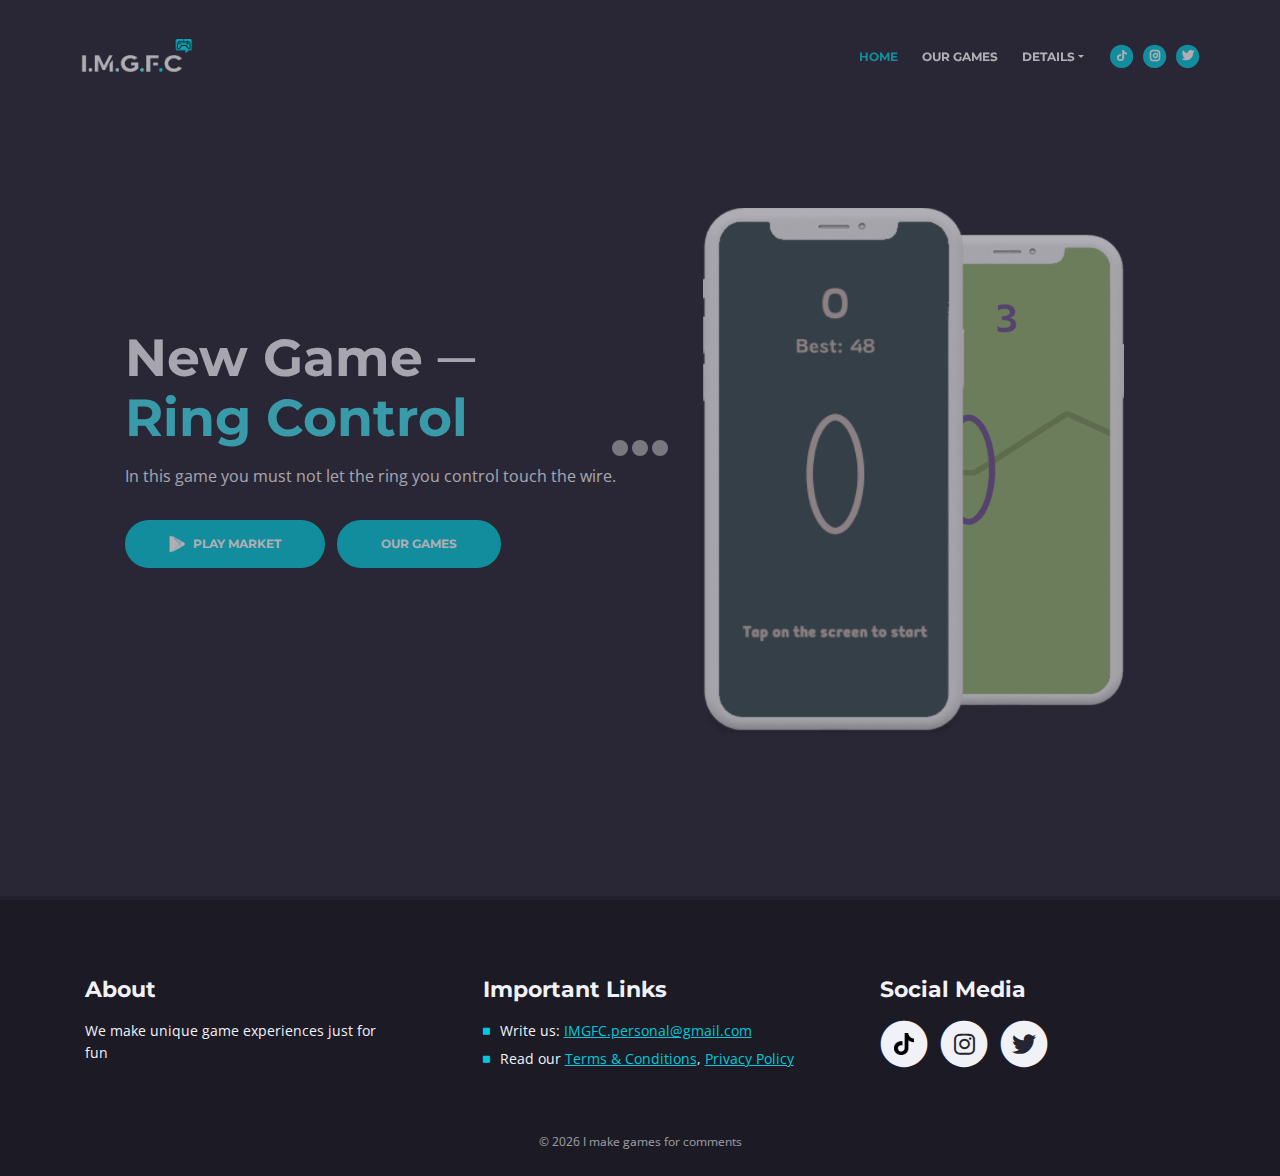
==== commit 81d50351: "Update index.html" ====
--- a/index.html
+++ b/index.html
@@ -14,6 +14,7 @@
 	<meta property="og:image" content="" /> <!-- image link, make sure it's jpg -->
 	<meta property="og:url" content="" /> <!-- where do you want your post to link to -->
 	<meta property="og:type" content="article" />
+	<meta name="google-site-verification" content="_HZeju5Lzuwx1jxdBF5Q4OSVin4U1wqf8DyU2_6tSIM" />
 
     <!-- Website Title -->
     <title>I.M.G.F.C - home</title>
@@ -209,4 +210,4 @@
     <script src="js/scripts.js"></script> <!-- Custom scripts -->
     <script src="js/main.js" type="text/javascript"></script>
 </body>
-</html>+</html>
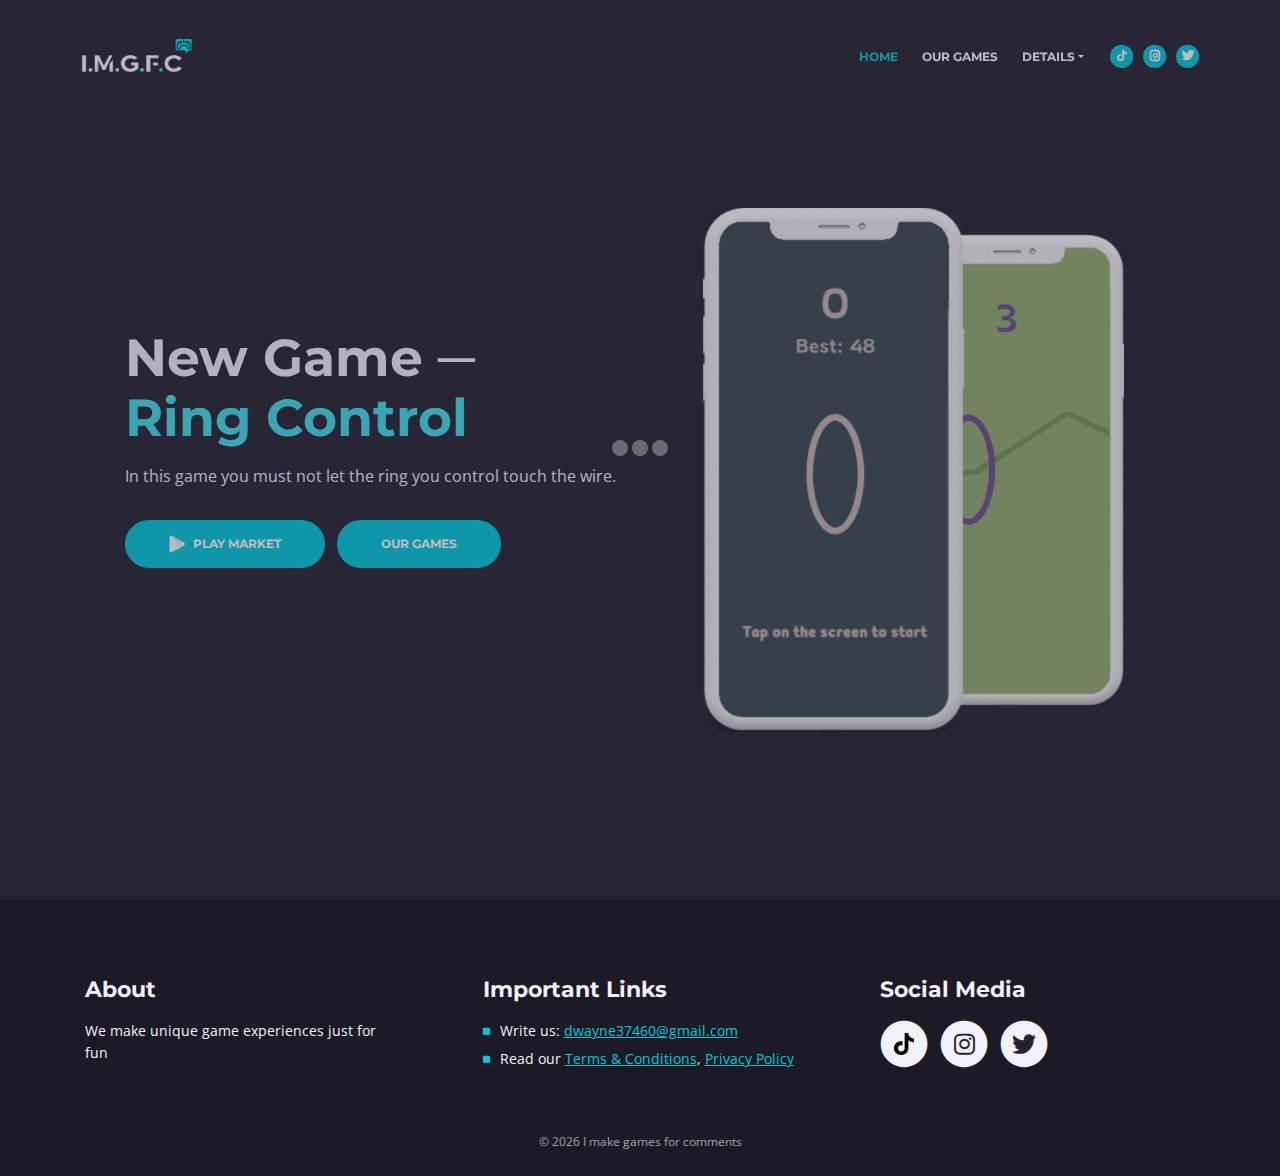
==== commit 95ef9088: "Update index.html" ====
--- a/index.html
+++ b/index.html
@@ -147,7 +147,7 @@
                         <ul class="list-unstyled li-space-lg">
                             <li class="media">
                                 <i class="fas fa-square"></i>
-                                <div class="media-body">Write us: <a class="turquoise" href="https://gmail.com" target="_blank">IMGFC.personal@gmail.com</a></div>
+                                <div class="media-body">Write us: <a class="turquoise" href="https://gmail.com" target="_blank">dwayne37460@gmail.com</a></div>
                             </li>
                             <li class="media">
                                 <i class="fas fa-square"></i>
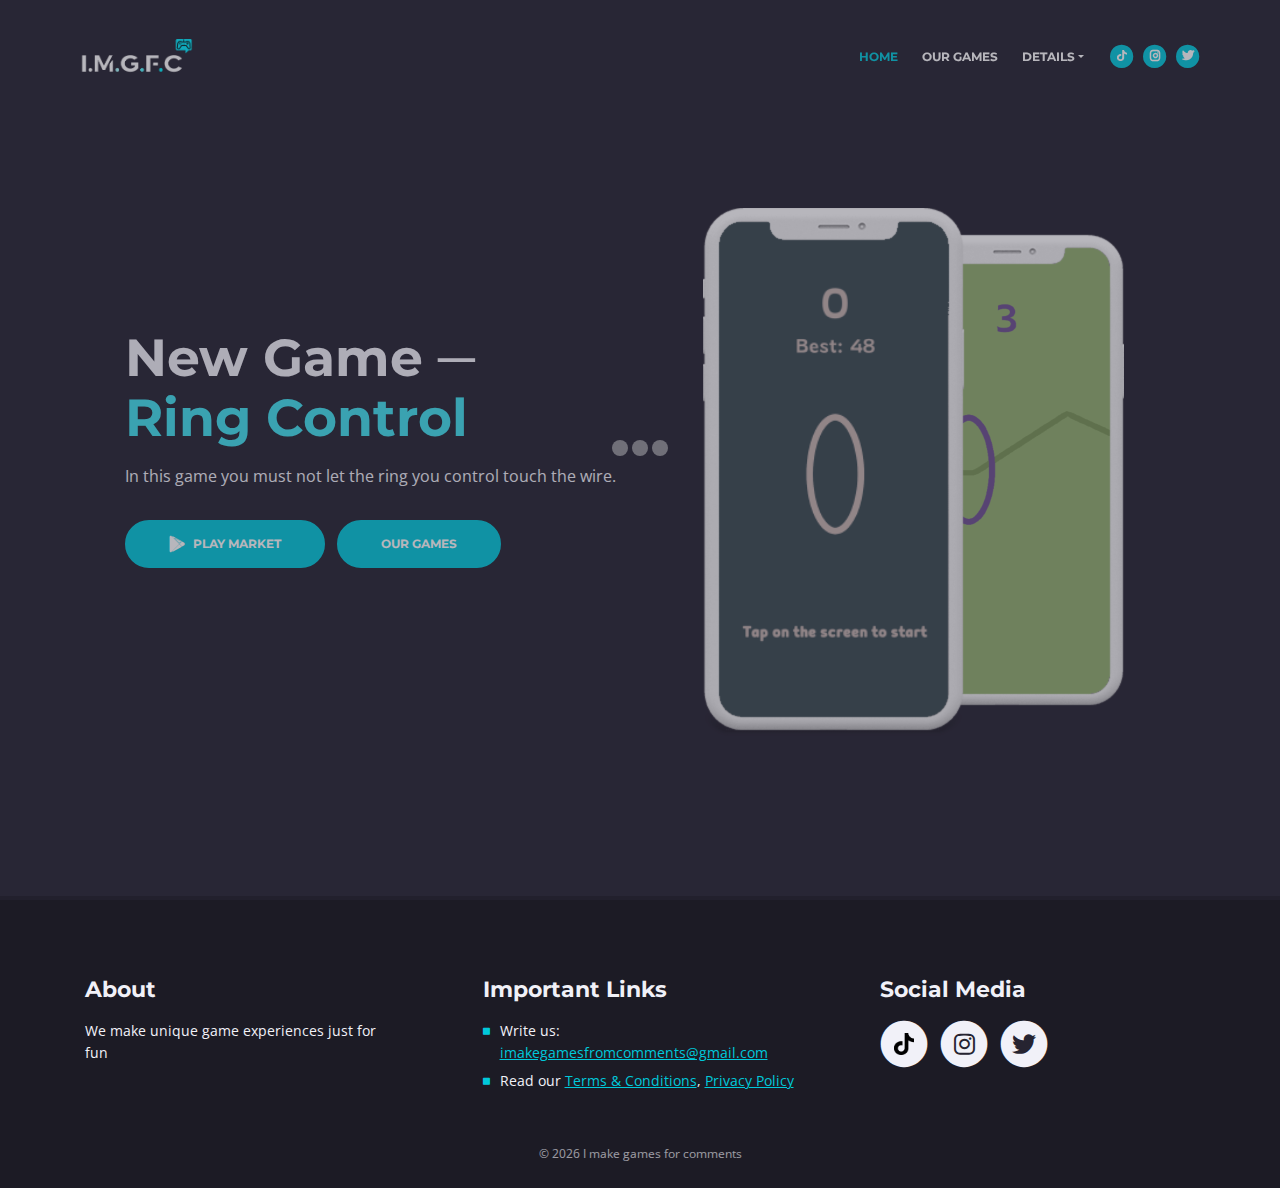
==== commit dad84a95: "Update index.html" ====
--- a/index.html
+++ b/index.html
@@ -147,7 +147,7 @@
                         <ul class="list-unstyled li-space-lg">
                             <li class="media">
                                 <i class="fas fa-square"></i>
-                                <div class="media-body">Write us: <a class="turquoise" href="https://gmail.com" target="_blank">dwayne37460@gmail.com</a></div>
+                                <div class="media-body">Write us: <a class="turquoise" href="https://gmail.com" target="_blank">imakegamesfromcomments@gmail.com</a></div>
                             </li>
                             <li class="media">
                                 <i class="fas fa-square"></i>
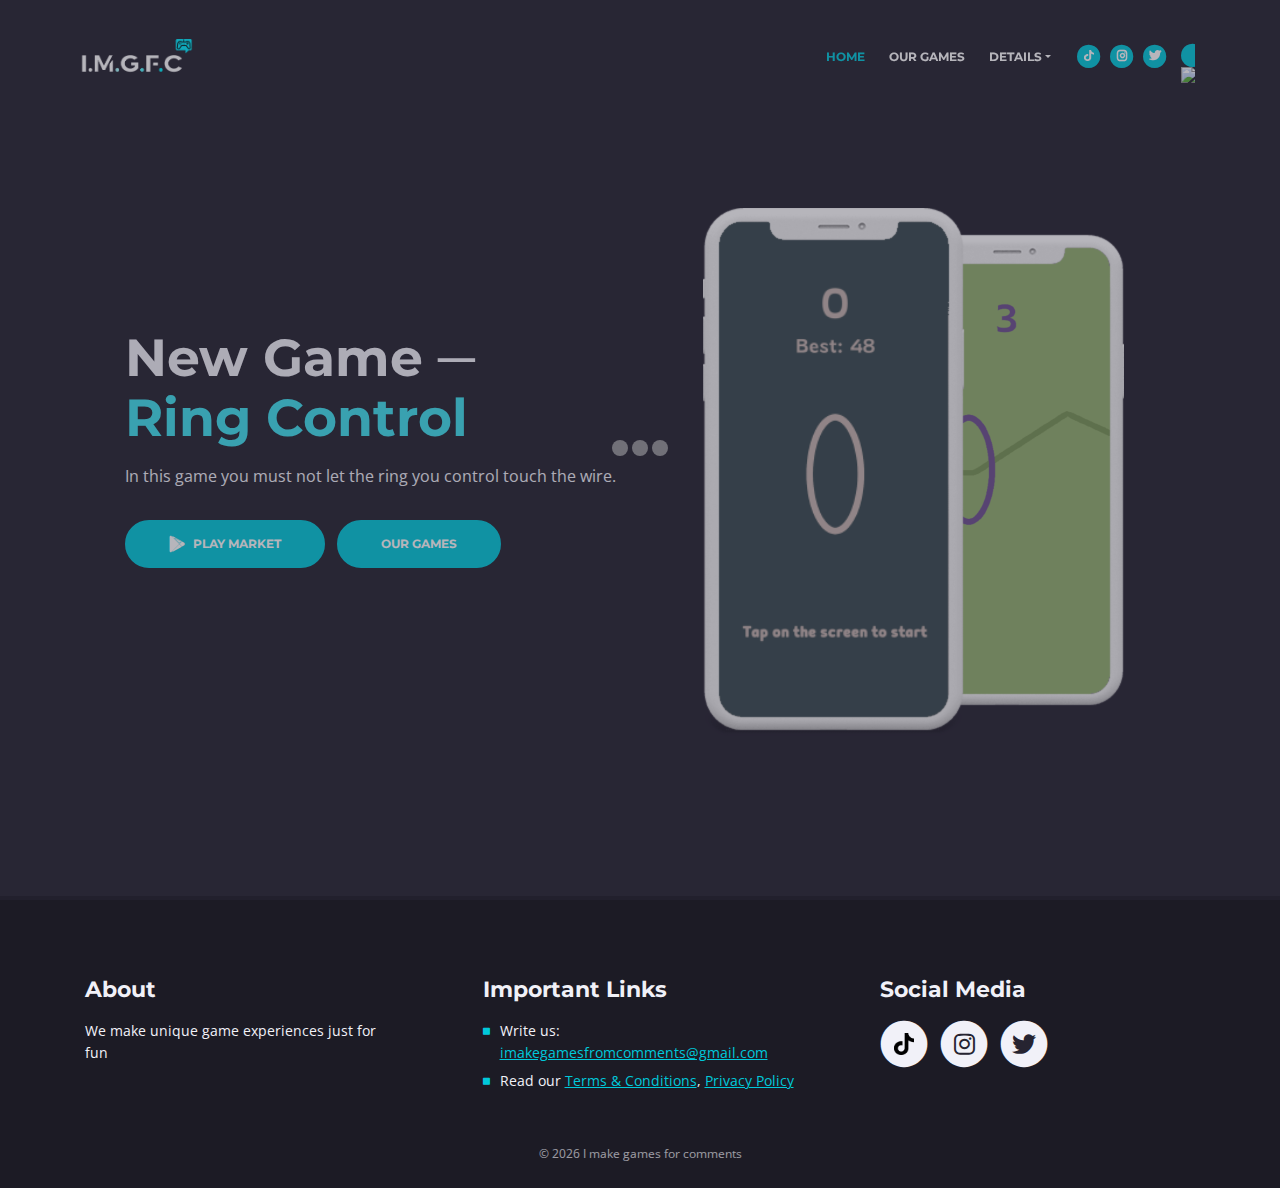
==== commit 84ceb6c9: "Update index.html" ====
--- a/index.html
+++ b/index.html
@@ -51,7 +51,7 @@
         <!-- <a class="navbar-brand logo-text page-scroll" href="index.html">Leno</a> -->
 
         <!-- Image Logo -->
-        <a class="navbar-brand logo-image" href="index.html"><img src="images/logo2.png" alt="alternative"></a> 
+        <a class="navbar-brand logo-image" href="index.html"><img id="logotype1" src="images/logo2.png" alt="alternative"></a> 
         
         <!-- Mobile Menu Toggle Button -->
         <button class="navbar-toggler" type="button" data-toggle="collapse" data-target="#navbarsExampleDefault" aria-controls="navbarsExampleDefault" aria-expanded="false" aria-label="Toggle navigation">
@@ -97,6 +97,12 @@
                     <a href="#your-link">
                         <i class="fas fa-circle fa-stack-2x"></i>
                         <i class="fab fa-twitter fa-stack-1x"></i>
+                    </a>
+                </span>
+
+                <span class="fa-stack" id="themeSwitcher">
+                    <a onclick="switchTheme()">
+                        <img id="themeSwitcherIcon" class="fas fa-circle fa-stack-2x" src="images/sun_l.png" alt="tiktok" style="width: 60%; z-index: 1; position: relative; left: 20%; top: -5%;">
                     </a>
                 </span>
             </span>
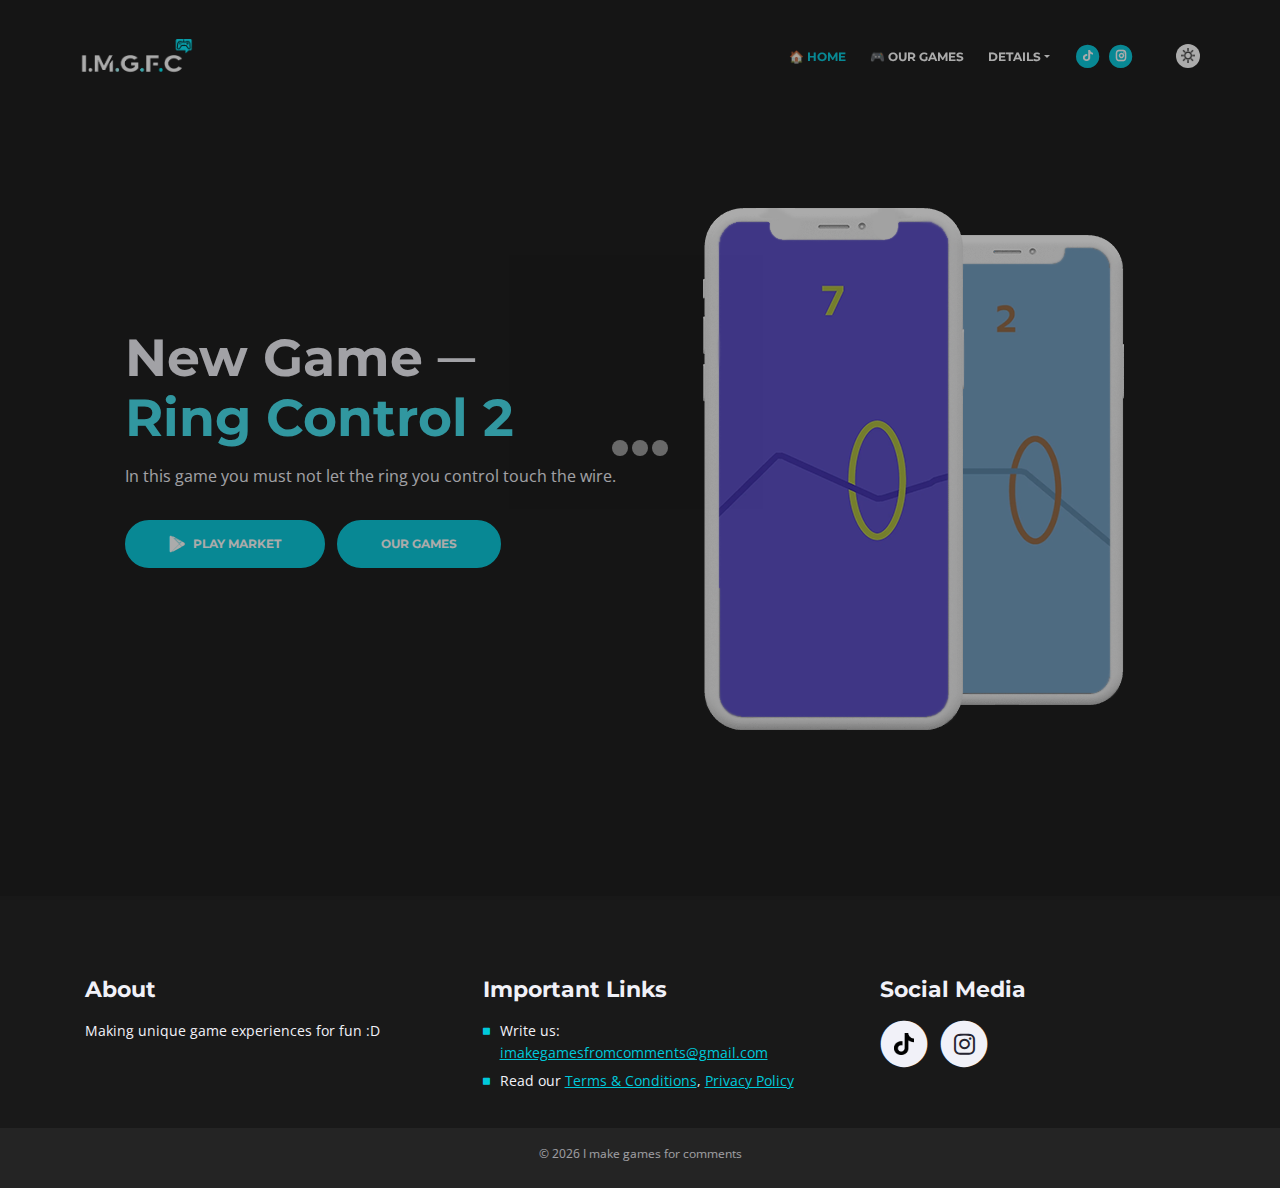
==== commit 002ee109: "Update index.html" ====
--- a/index.html
+++ b/index.html
@@ -63,46 +63,40 @@
         <div class="collapse navbar-collapse" id="navbarsExampleDefault">
             <ul class="navbar-nav ml-auto">
                 <li class="nav-item">
-                    <a class="nav-link page-scroll" href="#header">HOME <span class="sr-only">(current)</span></a>
+                    <a class="nav-link page-scroll" href="#header">🏠 HOME <span class="sr-only">(current)</span></a>
                 </li>
                 <li class="nav-item">
-                    <a class="nav-link" href="games.html">OUR GAMES</a>
+                    <a class="nav-link" href="games.html">🎮 OUR GAMES</a>
                 </li>
 
                 <!-- Dropdown Menu -->          
                 <li class="nav-item dropdown">
                     <a class="nav-link dropdown-toggle page-scroll" href="#details" id="navbarDropdown" role="button" aria-haspopup="true" aria-expanded="false">DETAILS</a>
                     <div class="dropdown-menu" aria-labelledby="navbarDropdown">
-                        <a class="dropdown-item" href="terms-conditions.html"><span class="item-text">TERMS CONDITIONS</span></a>
+                        <a class="dropdown-item" href="terms-conditions.html"><span class="item-text">🧾 TERMS CONDITIONS</span></a>
                         <div class="dropdown-items-divide-hr"></div>
-                        <a class="dropdown-item" href="privacy-policy.html"><span class="item-text">PRIVACY POLICY</span></a>
+                        <a class="dropdown-item" href="privacy-policy.html"><span class="item-text">🛡 PRIVACY POLICY</span></a>
                     </div>
                 </li>
                 <!-- end of dropdown menu -->
             </ul>
             <span class="nav-item social-icons">
                 <span class="fa-stack">
-                    <a href="#your-link">
+                    <a href="https://www.tiktok.com/@games.from.comments?_t=8imD8fk0vBt&_r=1">
                         <img class="fas fa-circle fa-stack-2x" src="images/tiktok2.png" alt="tiktok" style="width: 40%; z-index: 1; position: relative; left: 30%; top: -5%;">
                         <i class="fas fa-circle fa-stack-2x"></i>
                     </a>
                 </span>
                 <span class="fa-stack">
-                    <a href="#your-link">
+                    <a href="https://www.instagram.com/games.from.comments?igsh=Z2p4dHY1dWdwZms2">
                         <i class="fas fa-circle fa-stack-2x"></i>
                         <i class="fab fa-instagram fa-stack-1x"></i>
                     </a>
                 </span>
-                <span class="fa-stack">
-                    <a href="#your-link">
-                        <i class="fas fa-circle fa-stack-2x"></i>
-                        <i class="fab fa-twitter fa-stack-1x"></i>
-                    </a>
-                </span>
 
                 <span class="fa-stack" id="themeSwitcher">
                     <a onclick="switchTheme()">
-                        <img id="themeSwitcherIcon" class="fas fa-circle fa-stack-2x" src="images/sun_l.png" alt="tiktok" style="width: 60%; z-index: 1; position: relative; left: 20%; top: -5%;">
+                        <img id="themeSwitcherIcon" class="fas fa-circle fa-stack-2x" src="images/sun_l.png" style="width: 60%; z-index: 1; position: relative; left: 20%; top: -5%;">
                     </a>
                 </span>
             </span>
@@ -118,9 +112,9 @@
                 <div class="row">
                     <div class="col-lg-6">
                         <div class="text-container">
-                            <h1>New Game ─ <br> <span class="game-name-title">Ring Control</span></h1>
+                            <h1>New Game ─ <br> <span class="game-name-title">Ring Control 2</span></h1>
                             <p class="p-large">In this game you must not let the ring you control touch the wire.</p>
-                            <a class="btn-solid-lg page-scroll" href="https://play.google.com/store/apps/details?id=com.FlyingCardboard.RingControl" target="_blank"><i class="fab fa-google-play"></i>PLAY MARKET</a>
+                            <a class="btn-solid-lg page-scroll" href="https://play.google.com/store/apps/details?id=com.IMGFC.RingControl2" target="_blank"><i class="fab fa-google-play"></i>PLAY MARKET</a>
                             <a class="btn-solid-lg page-scroll" href="games.html">OUR GAMES</a>
                         </div>
                     </div> <!-- end of col -->
@@ -144,7 +138,7 @@
                 <div class="col-md-4">
                     <div class="footer-col">
                         <h4>About</h4>
-                        <p>We make unique game experiences just for fun</p>
+                        <p>Making unique game experiences for fun :D</p>
                     </div>
                 </div> <!-- end of col -->
                 <div class="col-md-4">
@@ -166,21 +160,15 @@
                     <div class="footer-col last">
                         <h4>Social Media</h4>
                         <span class="fa-stack">
-                            <a href="#your-link">
+                            <a href="https://www.tiktok.com/@games.from.comments?_t=8imD8fk0vBt&_r=1">
                                 <img class="fas fa-circle fa-stack-2x" src="images/tiktok.png" alt="tiktok" style="width: 40%; z-index: 1; position: relative; left: 30%; top: -5%;">
                                 <i class="fas fa-circle fa-stack-2x"></i>
                             </a>
                         </span>
                         <span class="fa-stack">
-                            <a href="#your-link">
+                            <a href="https://www.instagram.com/games.from.comments?igsh=Z2p4dHY1dWdwZms2">
                                 <i class="fas fa-circle fa-stack-2x"></i>
                                 <i class="fab fa-instagram fa-stack-1x"></i>
-                            </a>
-                        </span>
-                        <span class="fa-stack">
-                            <a href="#your-link">
-                                <i class="fas fa-circle fa-stack-2x"></i>
-                                <i class="fab fa-twitter fa-stack-1x"></i>
                             </a>
                         </span>
                     </div> 
--- a/css/styles.css
+++ b/css/styles.css
@@ -564,7 +564,7 @@
 	right: 0;
 	bottom: 0;
 	left: 0;
-	background: #2f2c3d;
+	background: #151515;
 }
 
 .spinner {
@@ -680,7 +680,7 @@
 	margin-top: 0;
 	border: none;
 	border-radius: 0.25rem;
-	background-color: #2e2b3b;
+	background-color: #242424;
 }
 
 .navbar-custom .dropdown-item {
@@ -744,7 +744,7 @@
 /*********************/
 .header {
 	/*background: linear-gradient(to bottom right, rgba(72, 72, 212, 0), rgba(241, 104, 104, 0)), url('../images/header-background.jpg') center center no-repeat;*/
-	background-color: #262431;
+	background-color: #151515;
 	background-size: cover;
 }
 
@@ -1356,7 +1356,7 @@
 /**********************/
 .footer {
 	padding-top: 5rem;
-	background-color: #1c1b25;
+	background-color: #191919;
 }
 
 .footer .footer-col {
@@ -1408,7 +1408,7 @@
 .copyright {
 	padding-top: 1rem;
 	padding-bottom: 0.5rem;
-	background-color: #1c1b25;
+	background-color: #242424;
 	text-align: center;
 }
 
@@ -1453,7 +1453,7 @@
 .ex-basic-1 {
 	padding-top: 2rem;
 	padding-bottom: 0.875rem;
-	background-color: #2f2c3d;
+	background-color: #151515;
 }
 
 .ex-basic-1 .breadcrumbs {
@@ -1468,7 +1468,7 @@
 .ex-basic-2 {
 	padding-top: 4.75rem;
 	padding-bottom: 4rem;
-	background-color: #262431;
+	background-color: #151515;
 }
 
 .ex-basic-2 h3 {
@@ -1562,7 +1562,10 @@
 	.navbar-custom.top-nav-collapse {
         padding: 0.5rem 1.5rem 0.5rem 2rem;
 		box-shadow: 0 0.0625rem 0.375rem 0 rgba(0, 0, 0, 0.1);
-		background-color: #2e2b3b;
+		background-color: #191919;
+		-webkit-box-shadow:0px 10px 18px 0px rgba(58,92,92,0.22);
+-moz-box-shadow: 0px 10px 18px 0px rgba(58,92,92,0.22);
+box-shadow: 0px 10px 18px 0px rgba(58,92,92,0.22);
 	}
 
 	.navbar-custom.top-nav-collapse .navbar-brand.logo-text {
@@ -2083,4 +2086,4 @@
 	}
 	/* end of extra pages */
 }
-/* end of min-width width 1200px */+/* end of min-width width 1200px */
--- a/css/main.css
+++ b/css/main.css
@@ -17,4 +17,15 @@
     height: 60rem;
     margin-top: 0rem;
     /*background-color: rebeccapurple;*/
-}+}
+
+#themeSwitcher{
+    border-radius: 999px;
+    outline: none;
+    border: none;
+    font-weight: bolder;
+    background-color: white;
+    color: black;
+    margin-left: 40px;
+    cursor: pointer;
+}
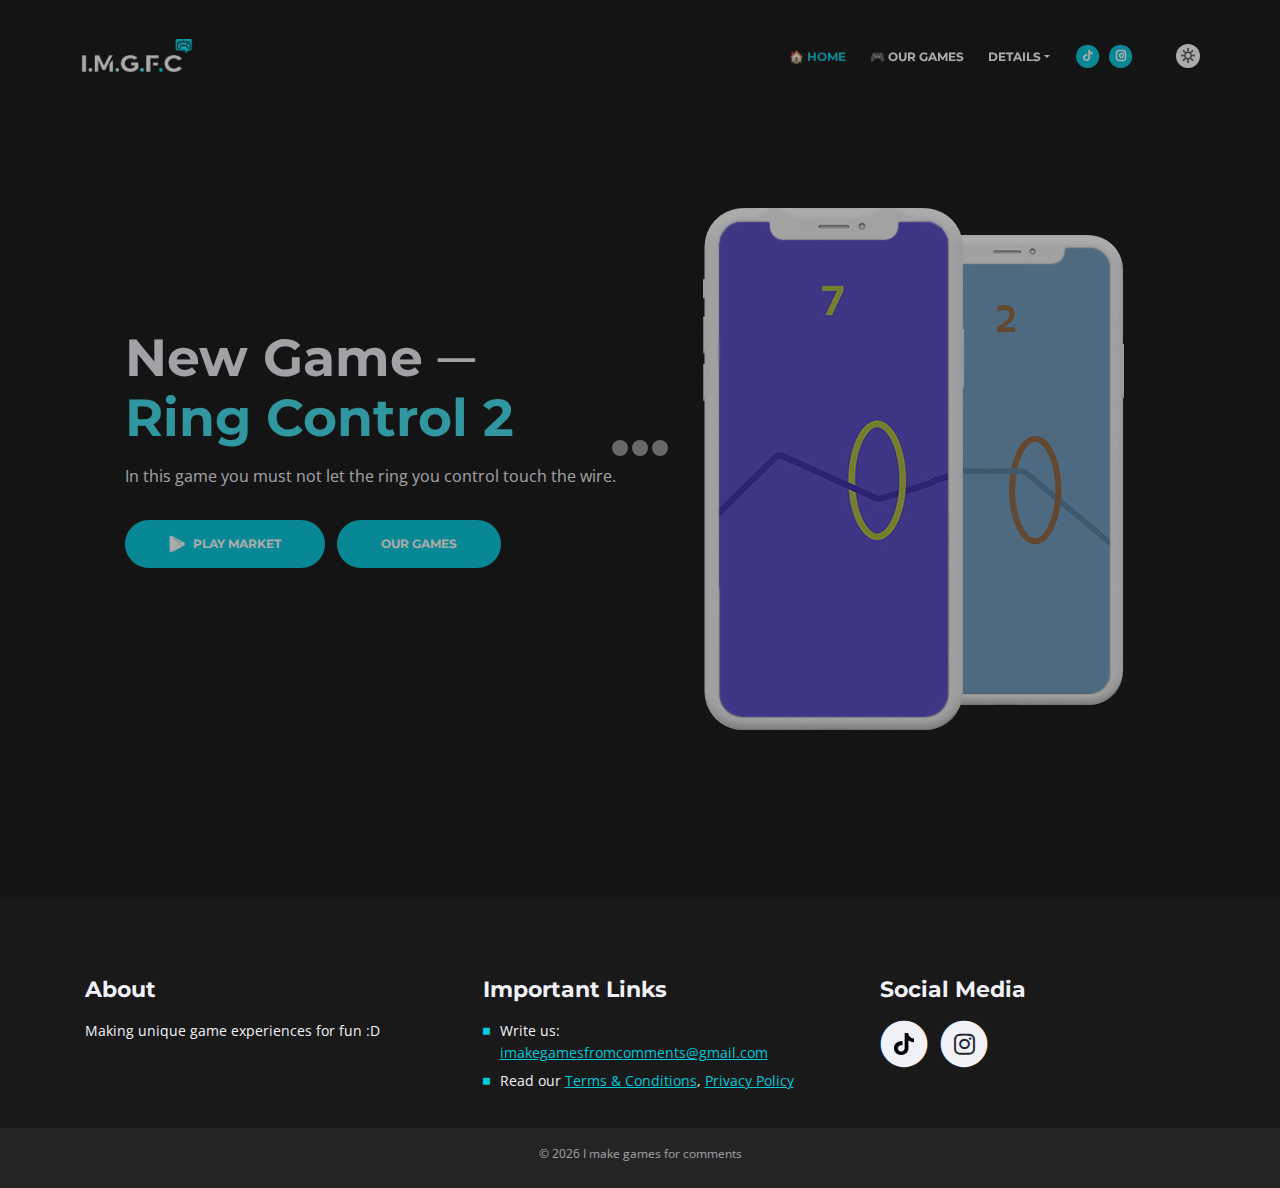
==== commit 9690ce47: "Update index.html" ====
--- a/index.html
+++ b/index.html
@@ -82,7 +82,7 @@
             </ul>
             <span class="nav-item social-icons">
                 <span class="fa-stack">
-                    <a href="https://www.tiktok.com/@games.from.comments?_t=8imD8fk0vBt&_r=1">
+                    <a href="https://www.tiktok.com/@games.from.comments?_t=8imD8fk0vBt&_r=1" target="_blank">
                         <img class="fas fa-circle fa-stack-2x" src="images/tiktok2.png" alt="tiktok" style="width: 40%; z-index: 1; position: relative; left: 30%; top: -5%;">
                         <i class="fas fa-circle fa-stack-2x"></i>
                     </a>
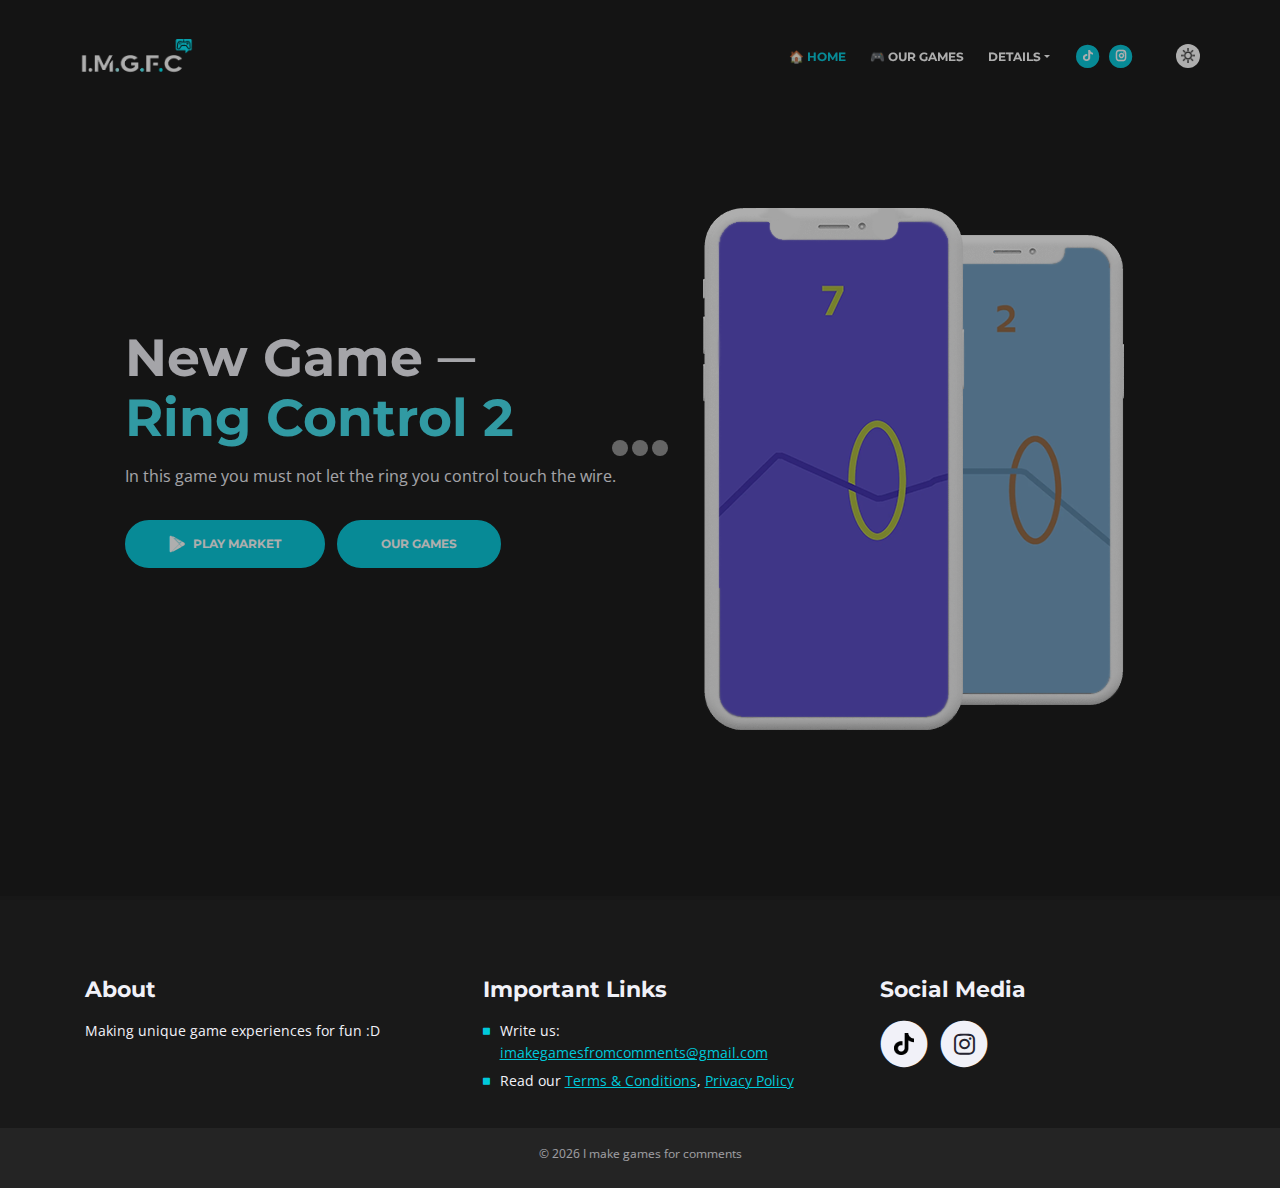
==== commit 44f55882: "Update index.html" ====
--- a/index.html
+++ b/index.html
@@ -88,7 +88,7 @@
                     </a>
                 </span>
                 <span class="fa-stack">
-                    <a href="https://www.instagram.com/games.from.comments?igsh=Z2p4dHY1dWdwZms2">
+                    <a href="https://www.instagram.com/games.from.comments?igsh=Z2p4dHY1dWdwZms2" target="_blank">
                         <i class="fas fa-circle fa-stack-2x"></i>
                         <i class="fab fa-instagram fa-stack-1x"></i>
                     </a>
@@ -160,13 +160,13 @@
                     <div class="footer-col last">
                         <h4>Social Media</h4>
                         <span class="fa-stack">
-                            <a href="https://www.tiktok.com/@games.from.comments?_t=8imD8fk0vBt&_r=1">
+                            <a href="https://www.tiktok.com/@games.from.comments?_t=8imD8fk0vBt&_r=1" target="_blank">
                                 <img class="fas fa-circle fa-stack-2x" src="images/tiktok.png" alt="tiktok" style="width: 40%; z-index: 1; position: relative; left: 30%; top: -5%;">
                                 <i class="fas fa-circle fa-stack-2x"></i>
                             </a>
                         </span>
                         <span class="fa-stack">
-                            <a href="https://www.instagram.com/games.from.comments?igsh=Z2p4dHY1dWdwZms2">
+                            <a href="https://www.instagram.com/games.from.comments?igsh=Z2p4dHY1dWdwZms2" target="_blank">
                                 <i class="fas fa-circle fa-stack-2x"></i>
                                 <i class="fab fa-instagram fa-stack-1x"></i>
                             </a>
